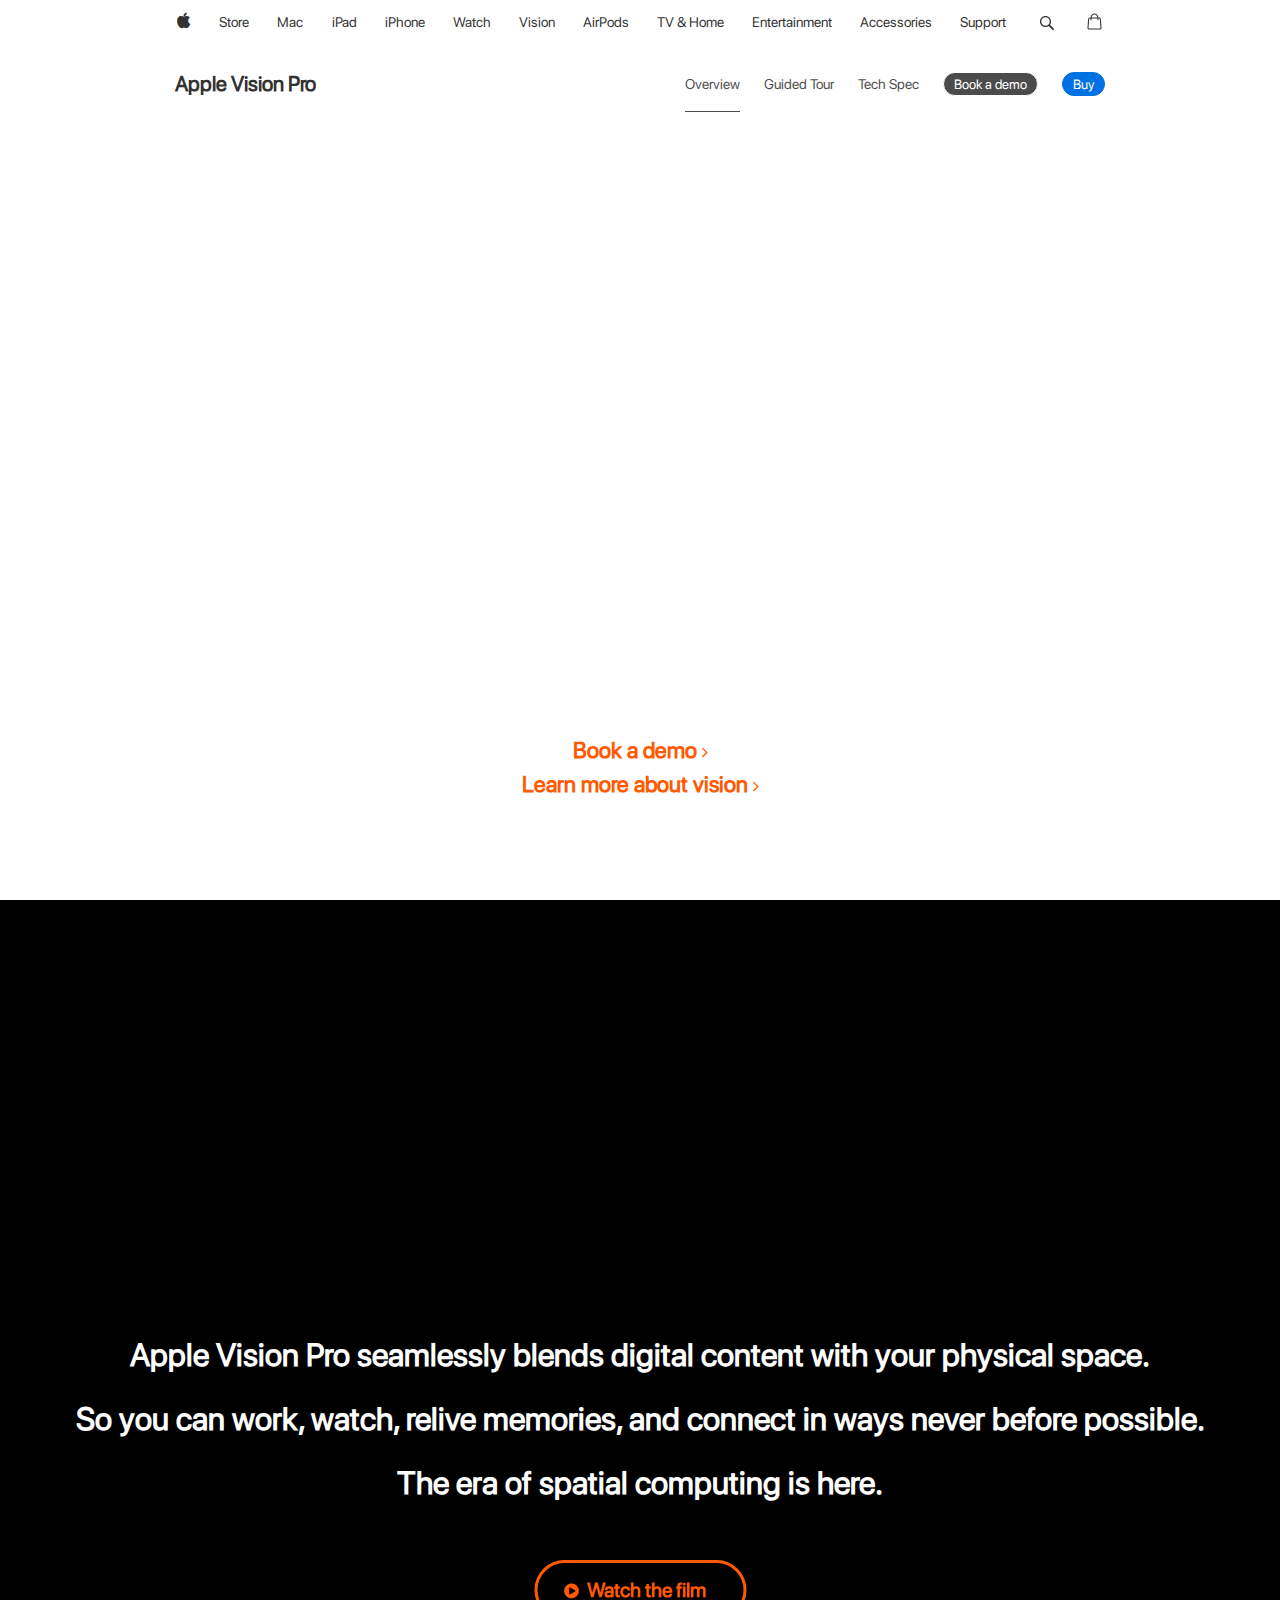
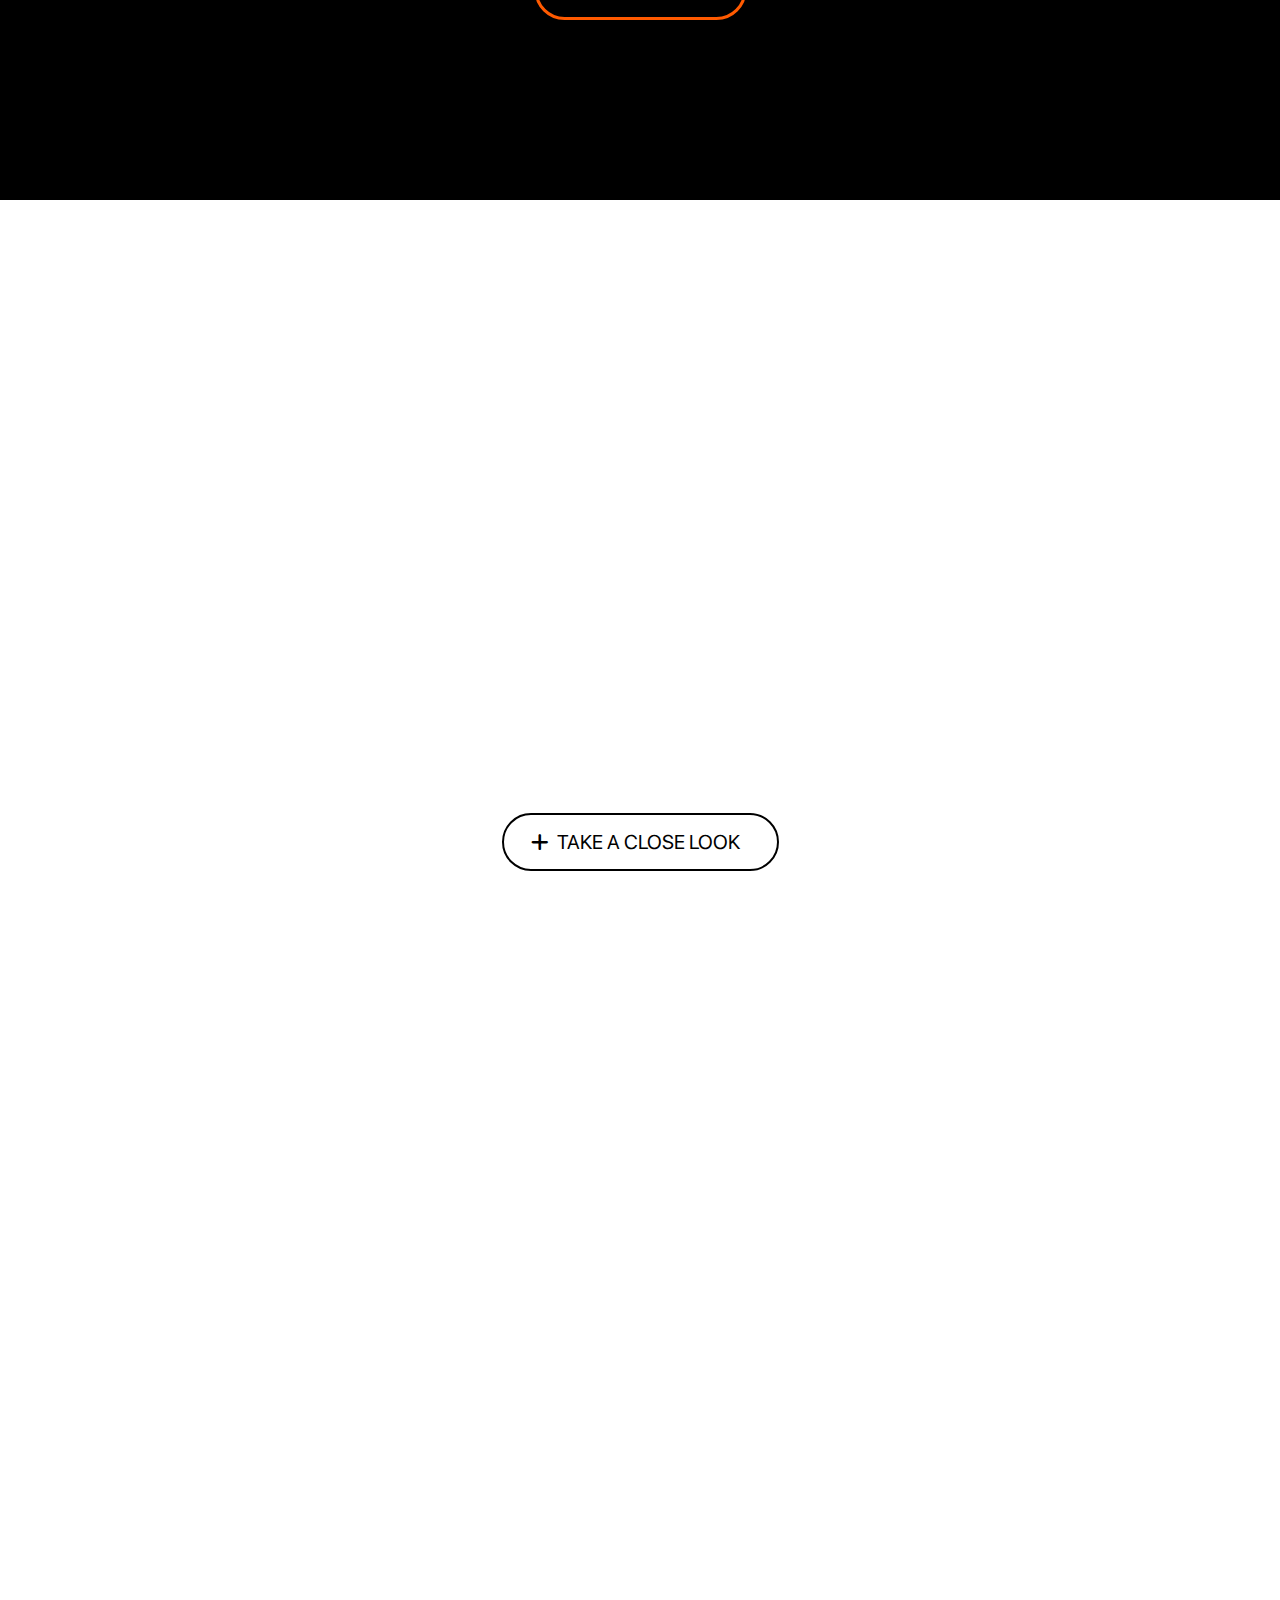
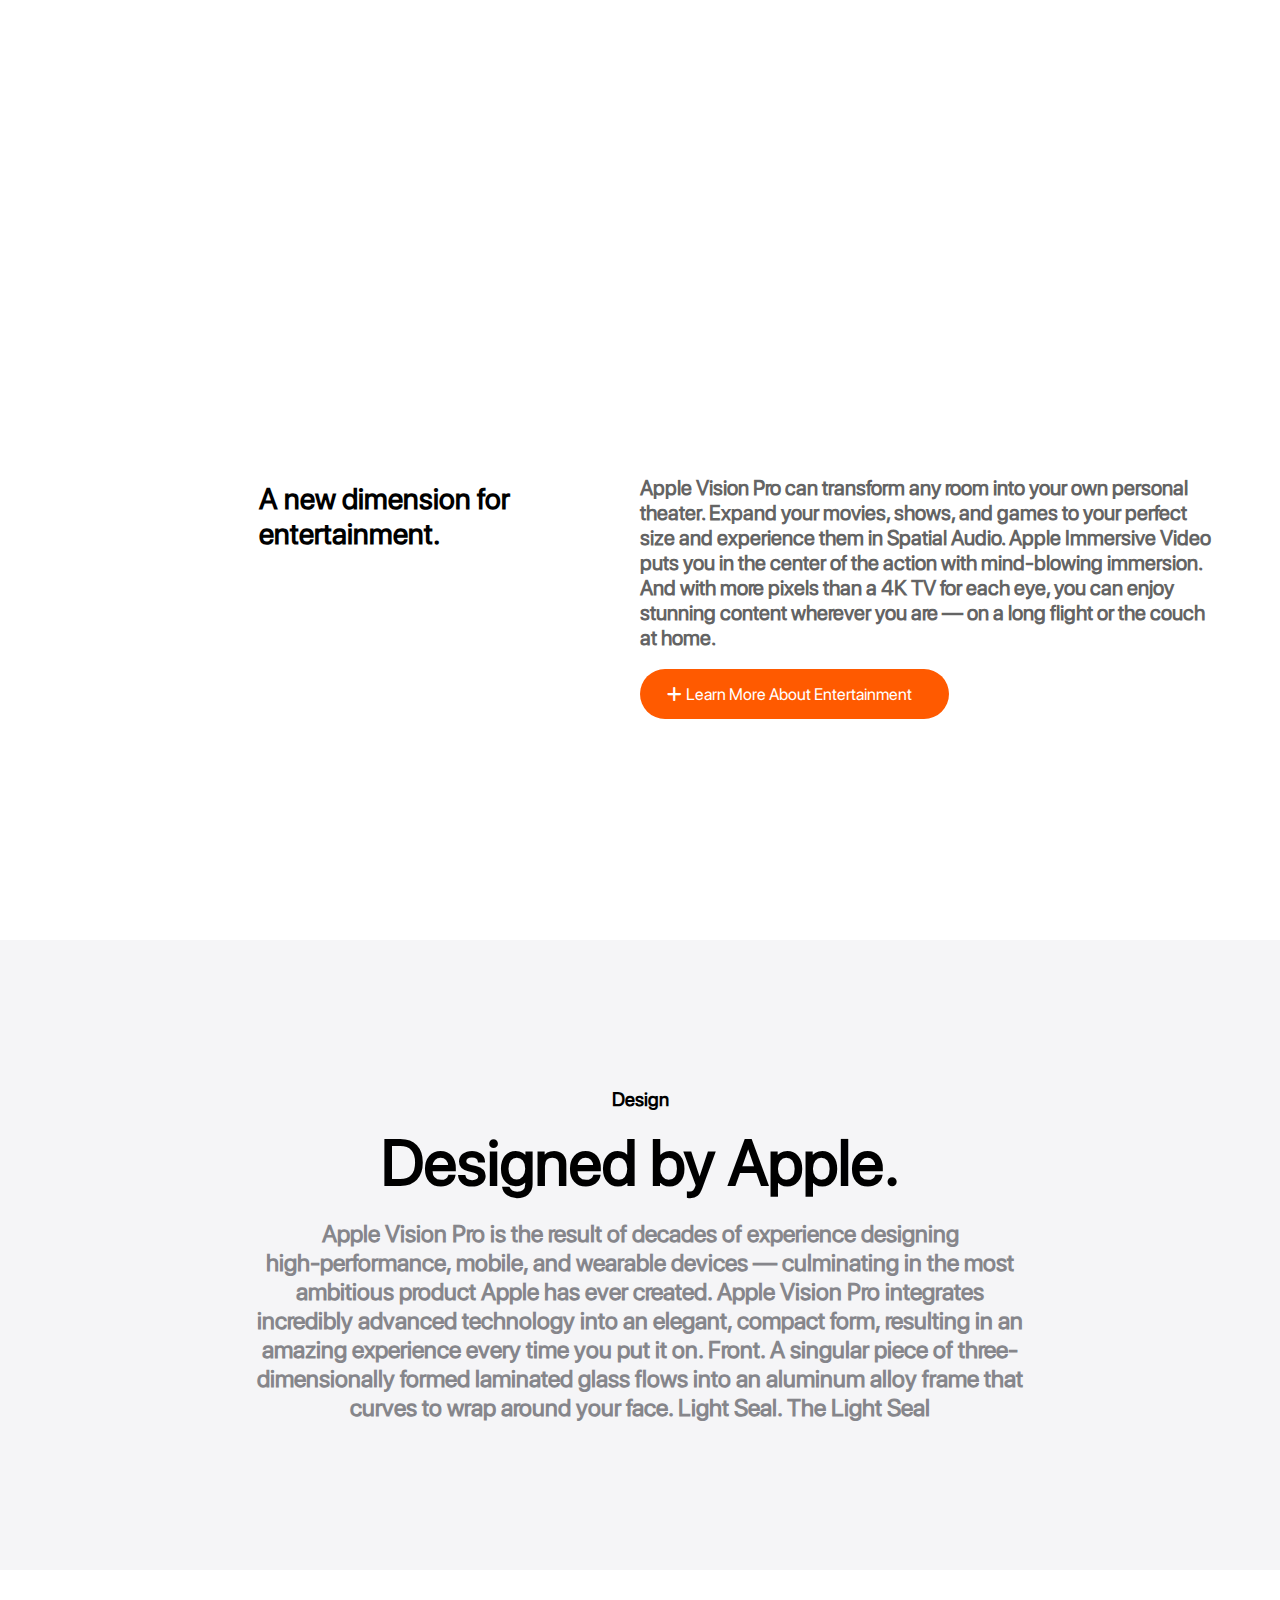
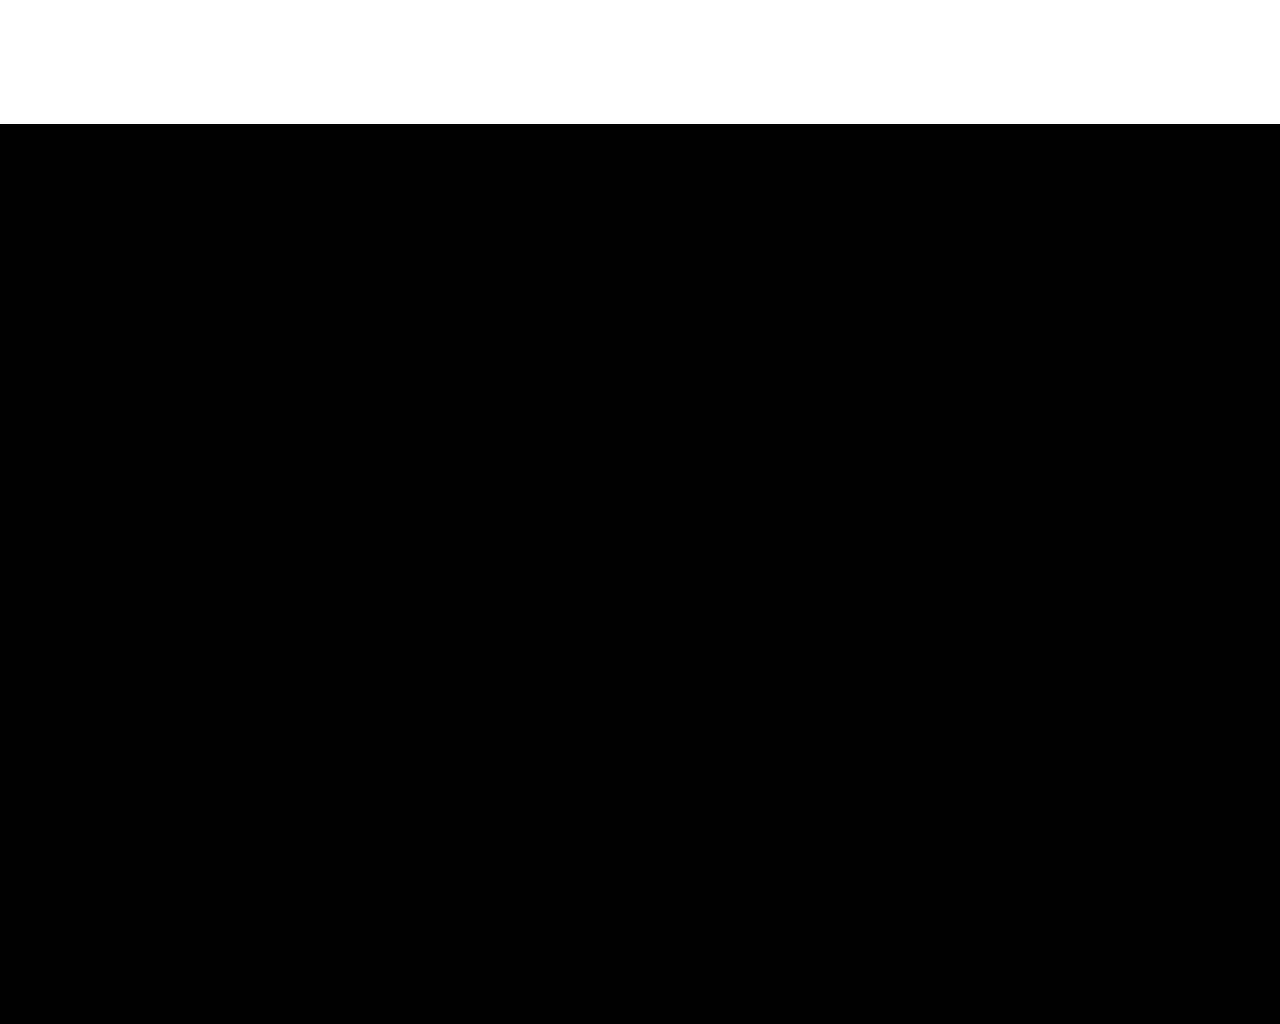
==== index.html @ f04f9e0a "initial commit" ====
<!DOCTYPE html>
<html lang="en">

<head>
    <meta charset="UTF-8">
    <meta name="viewport" content="width=device-width, initial-scale=1.0">
    <link rel="stylesheet" href="style.css">
    <link rel="stylesheet" href="https://cdn.jsdelivr.net/npm/locomotive-scroll@3.5.4/dist/locomotive-scroll.css">
    <link rel="stylesheet" href="https://cdnjs.cloudflare.com/ajax/libs/font-awesome/6.7.2/css/all.min.css"
        integrity="sha512-Evv84Mr4kqVGRNSgIGL/F/aIDqQb7xQ2vcrdIwxfjThSH8CSR7PBEakCr51Ck+w+/U6swU2Im1vVX0SVk9ABhg=="
        crossorigin="anonymous" referrerpolicy="no-referrer" />
    <link rel="stylesheet" href="https://cdnjs.cloudflare.com/ajax/libs/font-awesome/4.7.0/css/font-awesome.min.css">
    <title>Apple Vision</title>
</head>

<body>
    <main id="main">
        <div id="page">
            <nav>
                <div class="nav-content">
                    <a href="" class="logo">
                        <i class="fa fa-apple"></i>
                    </a>
                    <div class="nav-icon">
                        <div class="bar one"></div>
                        <div class="bar two"></div>
                    </div>
                    <div class="nav-links">
                        <a href="#">Store</a>
                        <a href="#">Mac</a>
                        <a href="#">iPad</a>
                        <a href="#">iPhone</a>
                        <a href="#">Watch</a>
                        <a href="#">Vision</a>
                        <a href="#">AirPods</a>
                        <a href="#">TV & Home</a>
                        <a href="#">Entertainment</a>
                        <a href="#">Accessories</a>
                        <a href="#">Support</a>
                    </div>

                    <a href="#" style="line-height: 4;">
                        <svg height="21px" width="21px" viewBox="0 0 32 32" version="1.1"
                            xmlns="http://www.w3.org/2000/svg" xmlns:xlink="http://www.w3.org/1999/xlink"
                            xmlns:sketch="http://www.bohemiancoding.com/sketch/ns">
                            <g id="Page-1" stroke="none" stroke-width="1" fill="none" fill-rule="evenodd"
                                sketch:type="MSPage">
                                <g id="icon-111-search" sketch:type="MSArtboardGroup" fill="black">
                                    <path
                                        d="M19.4271164,21.4271164 C18.0372495,22.4174803 16.3366522,23 14.5,23 C9.80557939,23 6,19.1944206 6,14.5 C6,9.80557939 9.80557939,6 14.5,6 C19.1944206,6 23,9.80557939 23,14.5 C23,16.3366522 22.4174803,18.0372495 21.4271164,19.4271164 L27.0119176,25.0119176 C27.5621186,25.5621186 27.5575313,26.4424687 27.0117185,26.9882815 L26.9882815,27.0117185 C26.4438648,27.5561352 25.5576204,27.5576204 25.0119176,27.0119176 L19.4271164,21.4271164 L19.4271164,21.4271164 Z M14.5,21 C18.0898511,21 21,18.0898511 21,14.5 C21,10.9101489 18.0898511,8 14.5,8 C10.9101489,8 8,10.9101489 8,14.5 C8,18.0898511 10.9101489,21 14.5,21 L14.5,21 Z"
                                        id="search" sketch:type="MSShapeGroup"></path>
                                </g>
                            </g>
                        </svg>
                    </a>
                    <a href="#" style="line-height: 3.7;">
                        <svg height="17px" width="17px" xmlns="http://www.w3.org/2000/svg" viewBox="0 0 64 64">
                            <g id="Layer_75" data-name="Layer 75">
                                <path
                                    d="M58.45,55.52,56,22.61A6.06,6.06,0,0,0,50,17H46.83c-2.54-19.92-27.2-19.9-29.74,0H14a6.06,6.06,0,0,0-6,5.6L5.55,55.51a6.08,6.08,0,0,0,6,6.49H52.42A6.09,6.09,0,0,0,58.45,55.52ZM32,6c5.48,0,10,4.79,10.84,11H21.12C21.94,10.79,26.48,6,32,6Zm22,51.35a2,2,0,0,1-1.5.65H11.58a2,2,0,0,1-2-2.19L12,22.9A2,2,0,0,1,14,21h3v4.6a2,2,0,0,0,4,0V21h22v4.6a2,2,0,0,0,4,0V21H50a2,2,0,0,1,2,1.89l2.41,32.91A2,2,0,0,1,53.92,57.35Z"
                                    fill="black">
                                </path>
                            </g>
                        </svg>
                    </a>

                </div>
            </nav>
            <div id="header">
                <header>
                    <h1>Apple Vision Pro</h1>
                    <div class="stick-nav">
                        <a href="#" class="active-st">Overview</a>
                        <a href="#">Guided Tour</a>
                        <a href="#">Tech Spec</a>
                        <button class="nav-btn-1">Book a demo</button>
                        <button class="nav-btn-2">Buy</button>
                    </div>
                </header>
            </div>
            <video
                src="https://www.apple.com/105/media/us/apple-vision-pro/2024/6e1432b2-fe09-4113-a1af-f20987bcfeee/anim/hero-us/large.mp4"
                muted></video>
            <div id="page-bottom">
                <!-- <h3>Introduction</h3> -->
                <img src="https://www.apple.com/v/apple-vision-pro/f/images/overview/hero/apple_vision_pro_logo__ux94yix23r6y_large.png"
                    alt="">
                <h3>
                    <a href="#" class="book-demo">Book a demo <i class="fa fa-angle-right"></i> </a><br>
                    <a href="#" class="book-demo">Learn more about vision <i class="fa fa-angle-right"></i> </a>
                </h3>
            </div>
        </div>
        <div id="page1">
            <h1>Apple Vision Pro seamlessly blends digital content with your physical space. <br>
                So you can work, watch, relive memories, and connect in ways never before possible. <br>
                The era of spatial computing is here. <br>
                <button class="demo-btn"><i class="fa fa-play-circle"></i>Watch the film</button>
            </h1>
            <video
                src="https://www.apple.com/105/media/us/apple-vision-pro/2024/6e1432b2-fe09-4113-a1af-f20987bcfeee/anim/foundation/large.mp4"
                autoplay loop muted></video>
            <div id="overlay"></div>
        </div>
        </div>
        <div id="page2">
            <img src="https://www.apple.com/v/apple-vision-pro/f/images/overview/hero/apple_vision_pro_logo__ux94yix23r6y_large.png"
                alt="">
            <video id="vision-video" src="assets/vision-video.mp4" muted preload="auto"></video>
            <button class="pg3-btn"><i class="fa-solid fa-plus"></i>Take a close look</button>
        </div>
        <div id="page4">
            <div id="center-page4">
                <h5>Entertainment</h5>
                <h1>The ultimate theater.
                    <br> Wherever you are.
                </h1>
            </div>
            <video
                src="https://www.apple.com/105/media/us/apple-vision-pro/2024/6e1432b2-fe09-4113-a1af-f20987bcfeee/anim/experience-entertainment-a/large.mp4"
                muted autoplay loop></video>
            <div id="overlay"></div>
        </div>
        <div id="page5">
            <div class="left5">
                <h1>A new dimension for <br>entertainment.</h1>
            </div>
            <div class="right5">
                <h3>Apple Vision Pro can transform any room into your own personal theater. Expand your movies, shows,
                    and games to your perfect size and experience them in Spatial Audio. Apple Immersive Video puts you
                    in the center of the action with mind‑blowing immersion. And with more pixels than a 4K TV for each
                    eye, you can enjoy stunning content wherever you are — on a long flight or the couch at home. </h3>
                <button><i class="fa-solid fa-plus"></i> Learn more about entertainment</button>
            </div>
        </div>
        <div id="page6">
            <h3>Design</h3>
            <h1>Designed by Apple.</h1>
            <p>Apple Vision Pro is the result of decades of experience designing high‑performance, mobile, and wearable
                devices — culminating in the most ambitious product Apple has ever created. Apple Vision Pro integrates
                incredibly advanced technology into an elegant, compact form, resulting in an amazing experience every
                time you put it on.

                Front. A singular piece of three-dimensionally formed laminated glass flows into an aluminum alloy frame
                that curves to wrap around your face.
                Light Seal. The Light Seal</p>
        </div>
        <div id="page7">
            <canvas></canvas>
        </div>
        <div id="page10"></div>
    </main>

    <script src="https://cdn.jsdelivr.net/npm/locomotive-scroll@3.5.4/dist/locomotive-scroll.js"></script>
    <script src="https://cdnjs.cloudflare.com/ajax/libs/gsap/3.12.5/gsap.min.js"
        integrity="sha512-7eHRwcbYkK4d9g/6tD/mhkf++eoTHwpNM9woBxtPUBWm67zeAfFC+HrdoE2GanKeocly/VxeLvIqwvCdk7qScg=="
        crossorigin="anonymous" referrerpolicy="no-referrer"></script>
    <script src="https://cdnjs.cloudflare.com/ajax/libs/gsap/3.12.5/ScrollTrigger.min.js"
        integrity="sha512-onMTRKJBKz8M1TnqqDuGBlowlH0ohFzMXYRNebz+yOcc5TQr/zAKsthzhuv0hiyUKEiQEQXEynnXCvNTOk50dg=="
        crossorigin="anonymous" referrerpolicy="no-referrer"></script>
    <script src="script.js"></script>
</body>

</html>
---- style.css ----
@font-face {
    font-family: 'SF Pro Display Regular';
    src: url("fonts/SFPRODISPLAYREGULAR.OTF") format("woff2"),
        url("fonts/SFPRODISPLAYREGULAR.OTF") format("woff");
    font-weight: normal;
    font-style: normal;
}

* {
    margin: 0;
    padding: 0;
    box-sizing: border-box;
    font-family: 'SF Pro Display Regular';
}

html,
body {
    height: 100%;
    width: 100%;
}

a {
    text-decoration: none;
}

button {
    cursor: pointer;
}
.book-demo{
    color: #ff5a00;
}
.book-demo:hover{
    text-decoration: underline;
}
#main {
    position: relative;
    overflow: hidden;
}

#page {
    position: relative;
    height: 100vh;
    width: 100%;
    background-color: #fff;
}

#page1 {
    position: relative;
    height: 100vh;
    width: 100%;
    background-color: #000;
}

.nav-content {
    max-width: 1024px;
    margin: 0 auto;
    padding: 0 20px;
    display: flex;
    justify-content: space-evenly;
}

.nav-content a {
    display: block;
    font-size: 14px;
    line-height: 44px;
    text-decoration: none;
    transition: all 0.3s;
    color: #000;
    opacity: 0.8;
}

.nav-content a:hover,
.nav-icon:hover,
.search-icon:hover {
    opacity: 1;
}

.nav-links {
    width: 80%;
    display: flex;
    flex-direction: row;
    justify-content: space-between;
}

.bar {
    height: 1px;
    width: 18px;
    background: #000;
    transition: 0.5s;
}

.nav-icon {
    display: none;
    grid-gap: 5px;
    grid-template-columns: auto;
    padding: 17px 0;
    height: 10px;
    cursor: pointer;
    transition: all 0.3s;
}

i.fa.fa-apple,
i.fa {
    font-size: 17px;
}

.show .one {
    transform: rotate(45deg) translateY(5.5px);
}

.show .two {
    transform: rotate(-45deg) translateY(-5.5px);
}

@media (max-width: 768px) {
    .show {
        background-color: #ffff;
    }

    .nav-links {
        position: fixed;
        top: 44px;
        right: 0;
        height: 0;
        width: 100%;
        background: #fff;
        flex-direction: column;
        justify-content: flex-start;
        transition: height 2s cubic-bezier(0.19, 1, 0.22, 1),
            background-color 0.3s;
    }

    .show .nav-links {
        height: 100%;
        background-color: #fff;
    }

    .show .nav-icon>.bar {
        background: #000;
    }

    .nav-links a {
        height: 0;
        width: 0;
        opacity: 0;
        overflow: hidden;
        margin-right: 50px;
        margin-left: 50px;
        transition: opacity 1.5s, height 2s;
        color: #000;
    }

    .show .nav-links a {
        opacity: 1;
        width: auto;
        height: auto;
    }

    .nav-icon {
        order: 1;
        display: grid;
    }

    .logo {
        order: 2;
    }

    .search-icon {
        order: 3;
    }
}

#header {
    position: relative;
    width: 100%;
    padding: 10px 20px;
    background-color: #fff;
    /* Prevent transparency issues */
    box-shadow: 0 2px 4px rgba(255, 255, 255, 0.1);
    /* Add shadow for better visibility */
}

header {
    display: flex;
    justify-content: space-between;
    align-items: center;
    max-width: 930px;
    margin: 0 auto;
    color: #000;
}

header h1 {
    font-size: 21px;
    font-weight: 600;
    opacity: 0.8;
    line-height: 1.7;
}

header .stick-nav {
    line-height: 2;
    color: #000;
    font-weight: 400;
    display: flex;
    gap: 24px;
    align-items: center;
}

header .stick-nav>a {
    opacity: 0.7;
    transition: all 0.3s;
    color: #000;
    font-size: 14px;
}

header .stick-nav>a:hover {
    opacity: 1;
}

header .stick-nav>button.nav-btn-1 {
    padding: 3px 10px;
    color: #fff;
    background-color: #000;
    border: 1px solid #fff;
    opacity: 0.7;
    border-radius: 20px;
    transition: all 0.5s;
}

header .stick-nav>button.nav-btn-1:hover {
    color: #000;
    background-color: #ffff;
    border: 1px solid #000;
    opacity: 1;
}

header .stick-nav>button.nav-btn-2 {
    padding: 3px 10px;
    color: #fff;
    background-color: rgb(0, 113, 227);
    border: 1px solid rgb(0, 113, 227);
    border-radius: 20px;
    transition: all 0.5s;
}

header .stick-nav>button.nav-btn-2:hover {
    background-color: rgba(0, 113, 227, 0.856);
}

.active-st {
    text-decoration: underline;
    text-underline-offset: 22px;
}

#page>video {
    height: 100%;
    width: 50%;
    object-fit: cover;
    position: absolute;
    left: 50%;
    transform: translateX(-50%);
}

#page-bottom {
    height: 20%;
    width: 25%;
    position: absolute;
    bottom: 5%;
    left: 50%;
    transform: translateX(-50%);
    display: flex;
    align-items: center;
    justify-content: center;
    flex-direction: column;
}

#page-bottom>h3 {
    font-size: 2.5vh;
    margin-bottom: 1vw;
    margin-top: 2vh;
    text-align: center;
    line-height: 1.5;
}

#page1 {
    position: relative;
    height: 100vh;
    width: 100vw;
}

#page1>video {
    height: 100%;
    width: 100%;
    object-fit: cover;
}

#page1>h1 {
    font-size: 2.5vw;
    z-index: 2;
    line-height: 2;
    font-weight: 900;
    position: absolute;
    bottom: 20%;
    left: 50%;
    transform: translateX(-50%);
    white-space: nowrap;
    text-align: center;
    color: #fff;
    font-weight: 900;
}

#overlay {
    position: absolute;
    top: 0;
    left: 0;
    width: 100%;
    height: 100%;
    background-color: rgba(0, 0, 0, 0.5);
    opacity: 0;
    transition: opacity 0.3s ease;
}

#page2 {
    position: relative;
    height: 100vh;
    width: 100vw;
    display: flex;
    flex-direction: column;
    align-items: center;
    justify-content: center;
    background-color: #fff;
}

#page2 img {
    max-width: 80%;
    height: auto;
    margin-bottom: 20px;
}

#page2 video {
    width: 50%;
    max-width: 1050px;
    height: auto;
}
.pg3-btn {
    border: 2px solid #000;
    padding: 15px 37px 15px 27px;
    color: #000;
    background-color: #fff;
    font-size: 20px;
    font-weight: 500;
    text-transform: uppercase;
    display: inline-flex;
    align-items: center;
    gap: 8px;
    cursor: pointer;
    transition: all 0.3s ease;
    border-radius: 30px;
    margin-top: 5vh;
}

.pg3-btn:hover {
    color: #fff;
    background-color: #000;
    border-color: #000000;
}
.demo-btn {
    border: 3px solid #ff5a00;
    padding: 15px 37px 15px 27px;
    color: #ff5a00;
    background-color: transparent;
    font-size: 20px;
    font-weight: 500;
    display: inline-flex;
    align-items: center;
    gap: 8px;
    cursor: pointer;
    transition: all 0.3s ease;
    border-radius: 30px;
    margin-top: 5vh;
    font-weight: bold;
}

.demo-btn:hover {
    color: #fff;
    background-color: #ff5a00;
}
#page4{
    position: relative;
    height: 100vh;
    width: 100vw;
}
#page4>video{
    height: 100%;
    width: 100%;
    object-fit: cover;
}
#center-page4{
    font-size: 4vw;
    position: absolute;
    top: 50%;
    left: 50%;
    transform: translate(-50%,-50%);
    text-align: center;
    color: #fff;
    font-size: 2vw;
    z-index: 2;
}
#page10{
    background-color: #000;
    width: 100%;
    height: 100vh;
    display: flex;
    align-items: center;
    justify-content: center;
}

#page5{
    display: flex;
    position: relative;
    height: 60vh;
    width: 100vw;
}
.left5{
    position: relative;
    height: 100%;
    width: 50%;
}
.left5>h1{
font-size: 2.3vw;
    position: absolute;
    left: 60%;
    transform: translateX(-50%);
    top: 15%;
}
.right5{
    display: flex;
    align-items: start;
    justify-content: center;
    flex-direction: column;
    height: 73%;
    width: 50%;
}
.right5>h3{
    font-size: 21px;
    width: 90%;
    color: #484848d7;
}
.right5>button{
    text-transform: capitalize;
    padding: 10px 20px;
    border: none;
    background-color: #ff5a00;
    color: #fff;
    font-weight: 400;
    border-radius: 50px;
    font-size: 1.3vw;
    margin-top: 1.5vw;
    padding: 15px 37px 15px 27px;
    cursor: pointer;
    transition: all 0.3s ease
}
.right5>button:hover{
    background-color: #ff823d;
    }
#page6{
    display: flex;
    align-items: center;
    justify-content: center;
    flex-direction: column;
    text-align: center;
    position: relative;
    height: 70vh;
    width: 100vw;
    background-color: #f5f5f7;
}
#page6>h3{
    margin-bottom: 1vw;
    font-size: 1.5vw;
}
#page6>h1{
    margin-bottom: 1.5vw;
    font-size: 5vw;
}
#page6>p{
    font-size: 24px;
    width: 60%;
    font-weight: 700;
    color: #86868b;
    line-height: 29px;
}
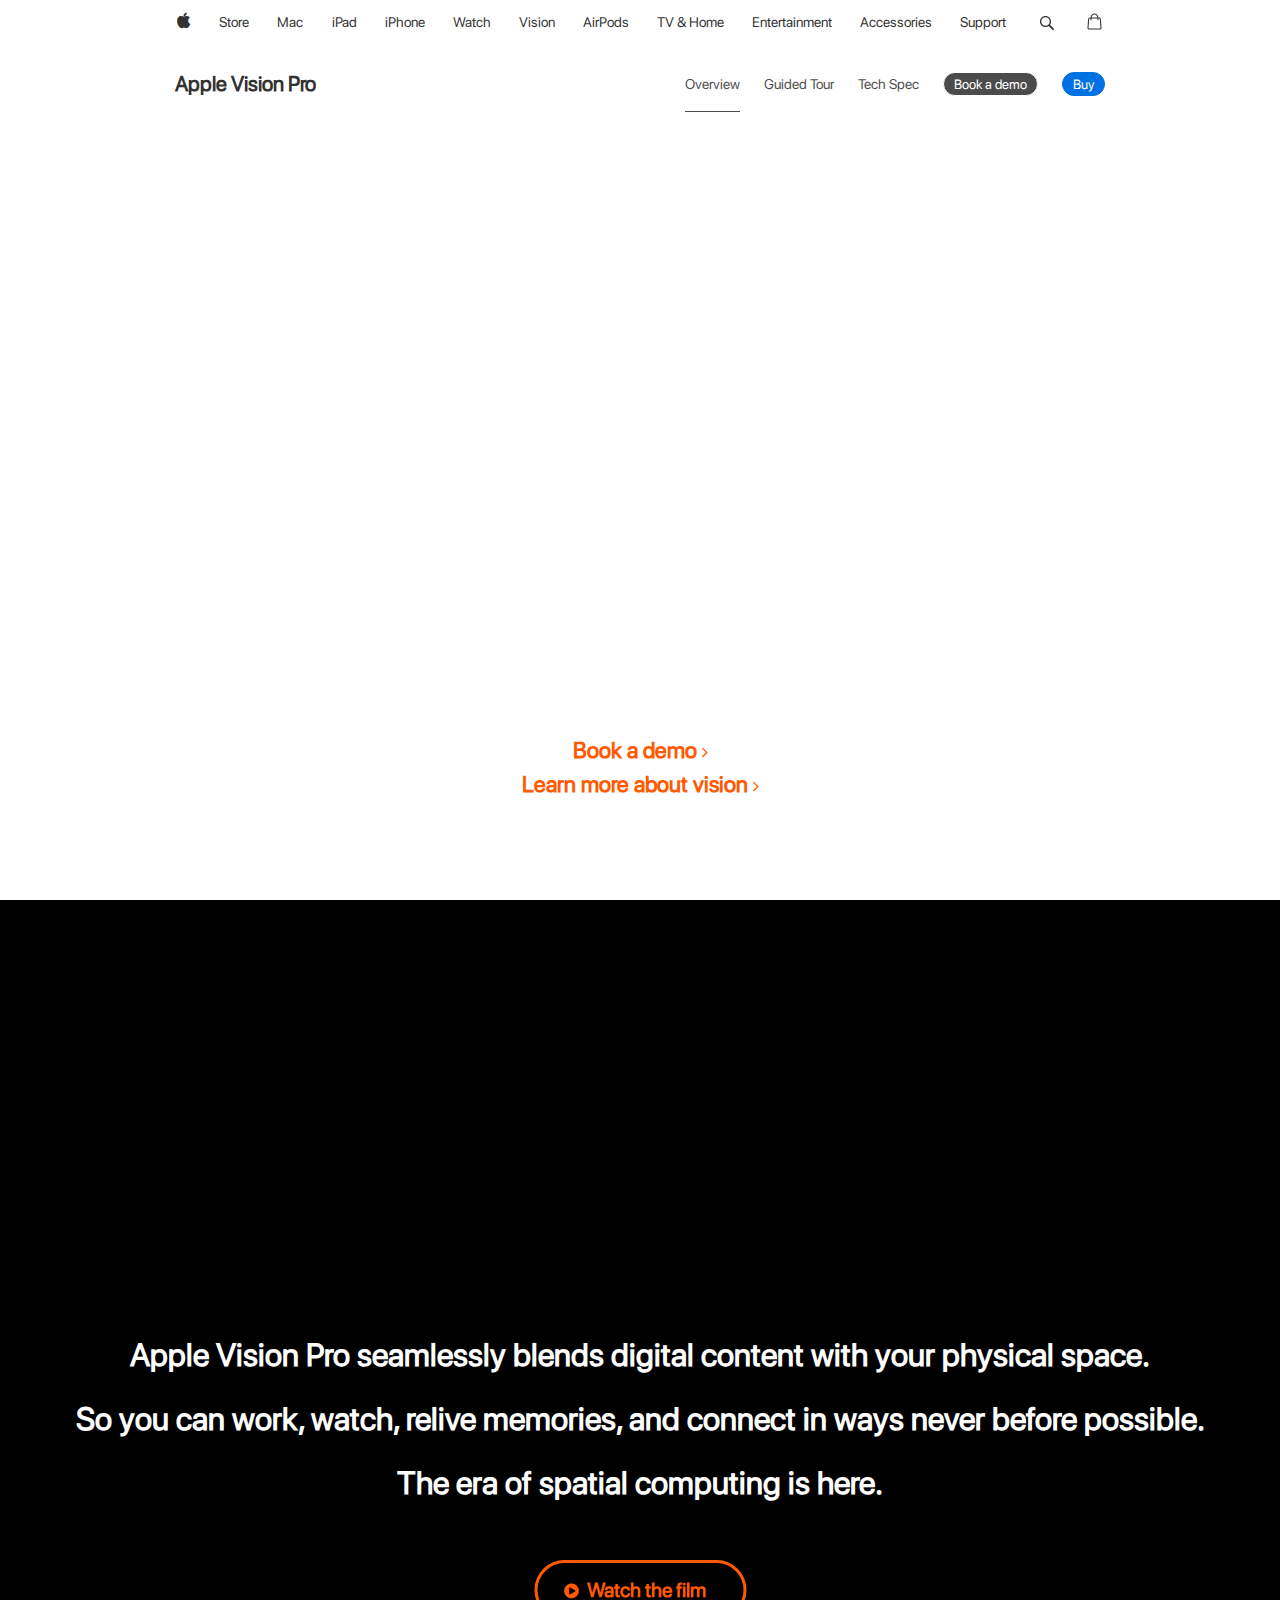
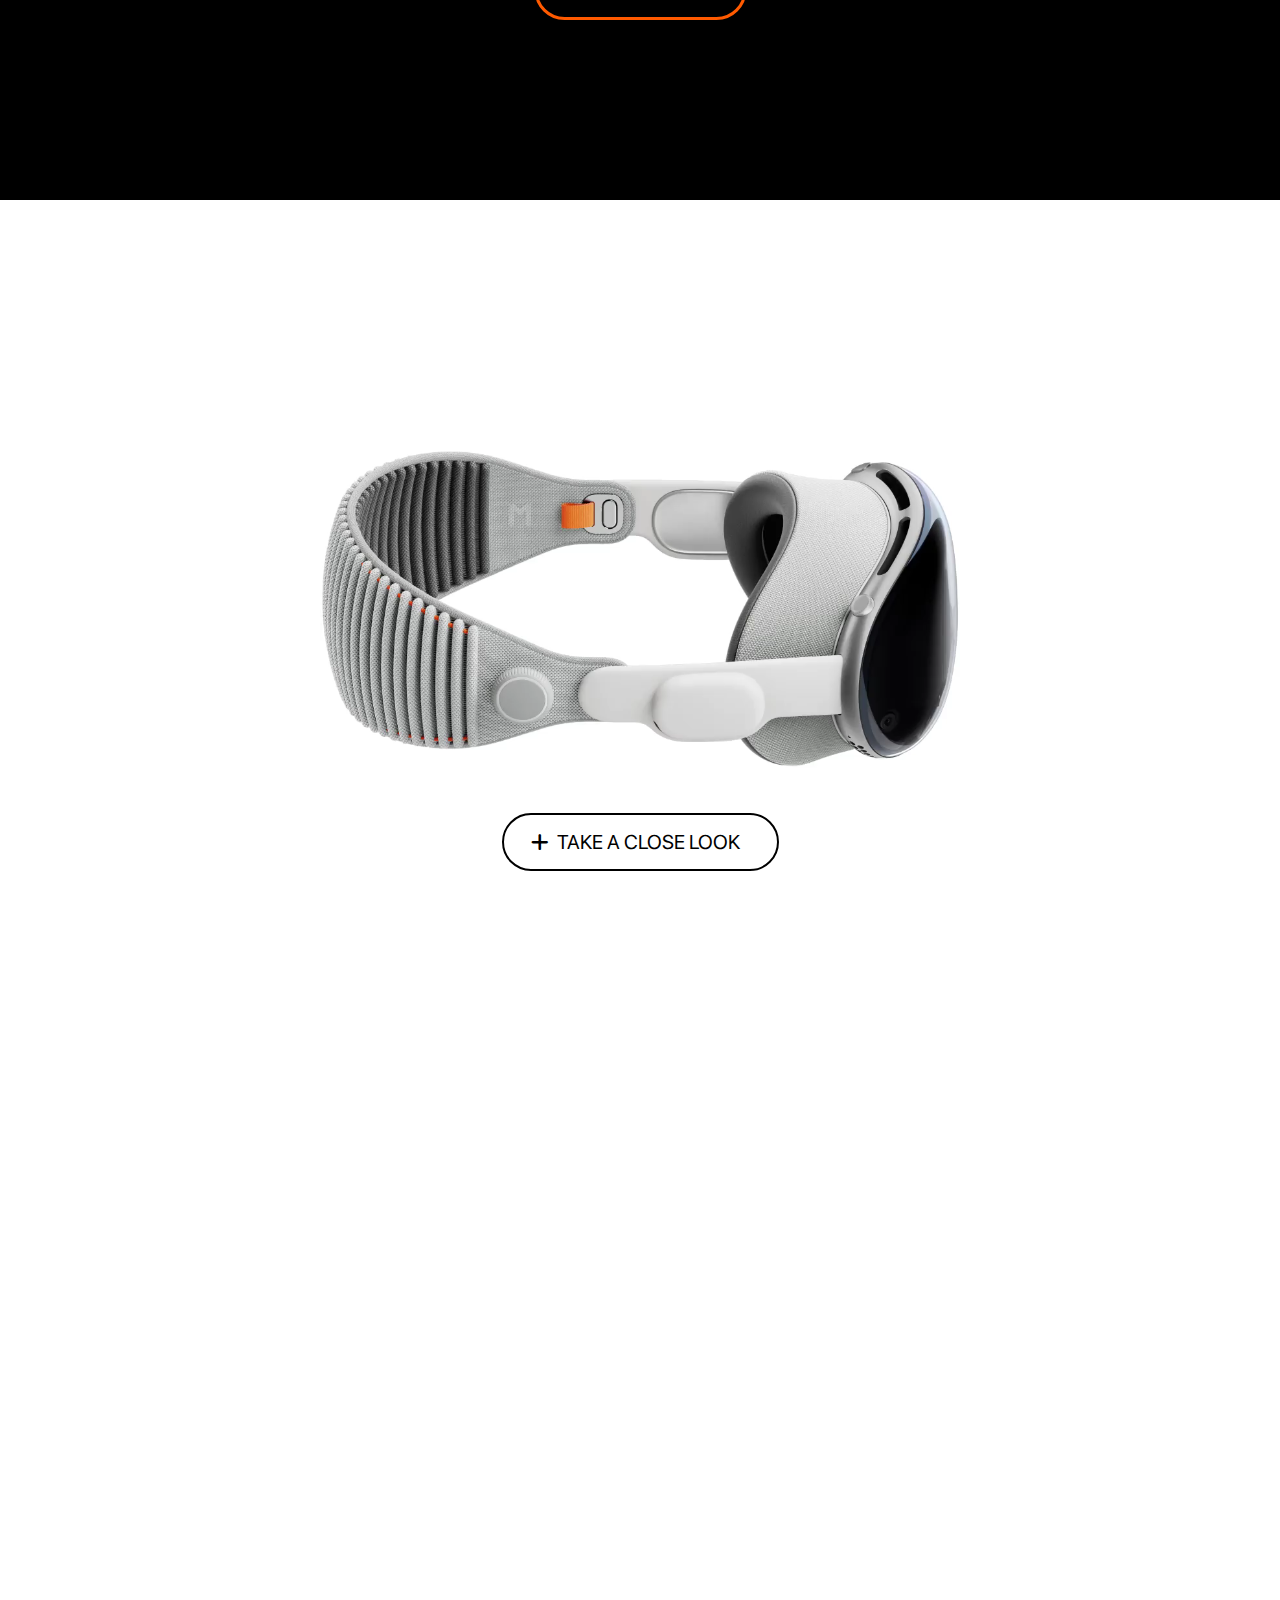
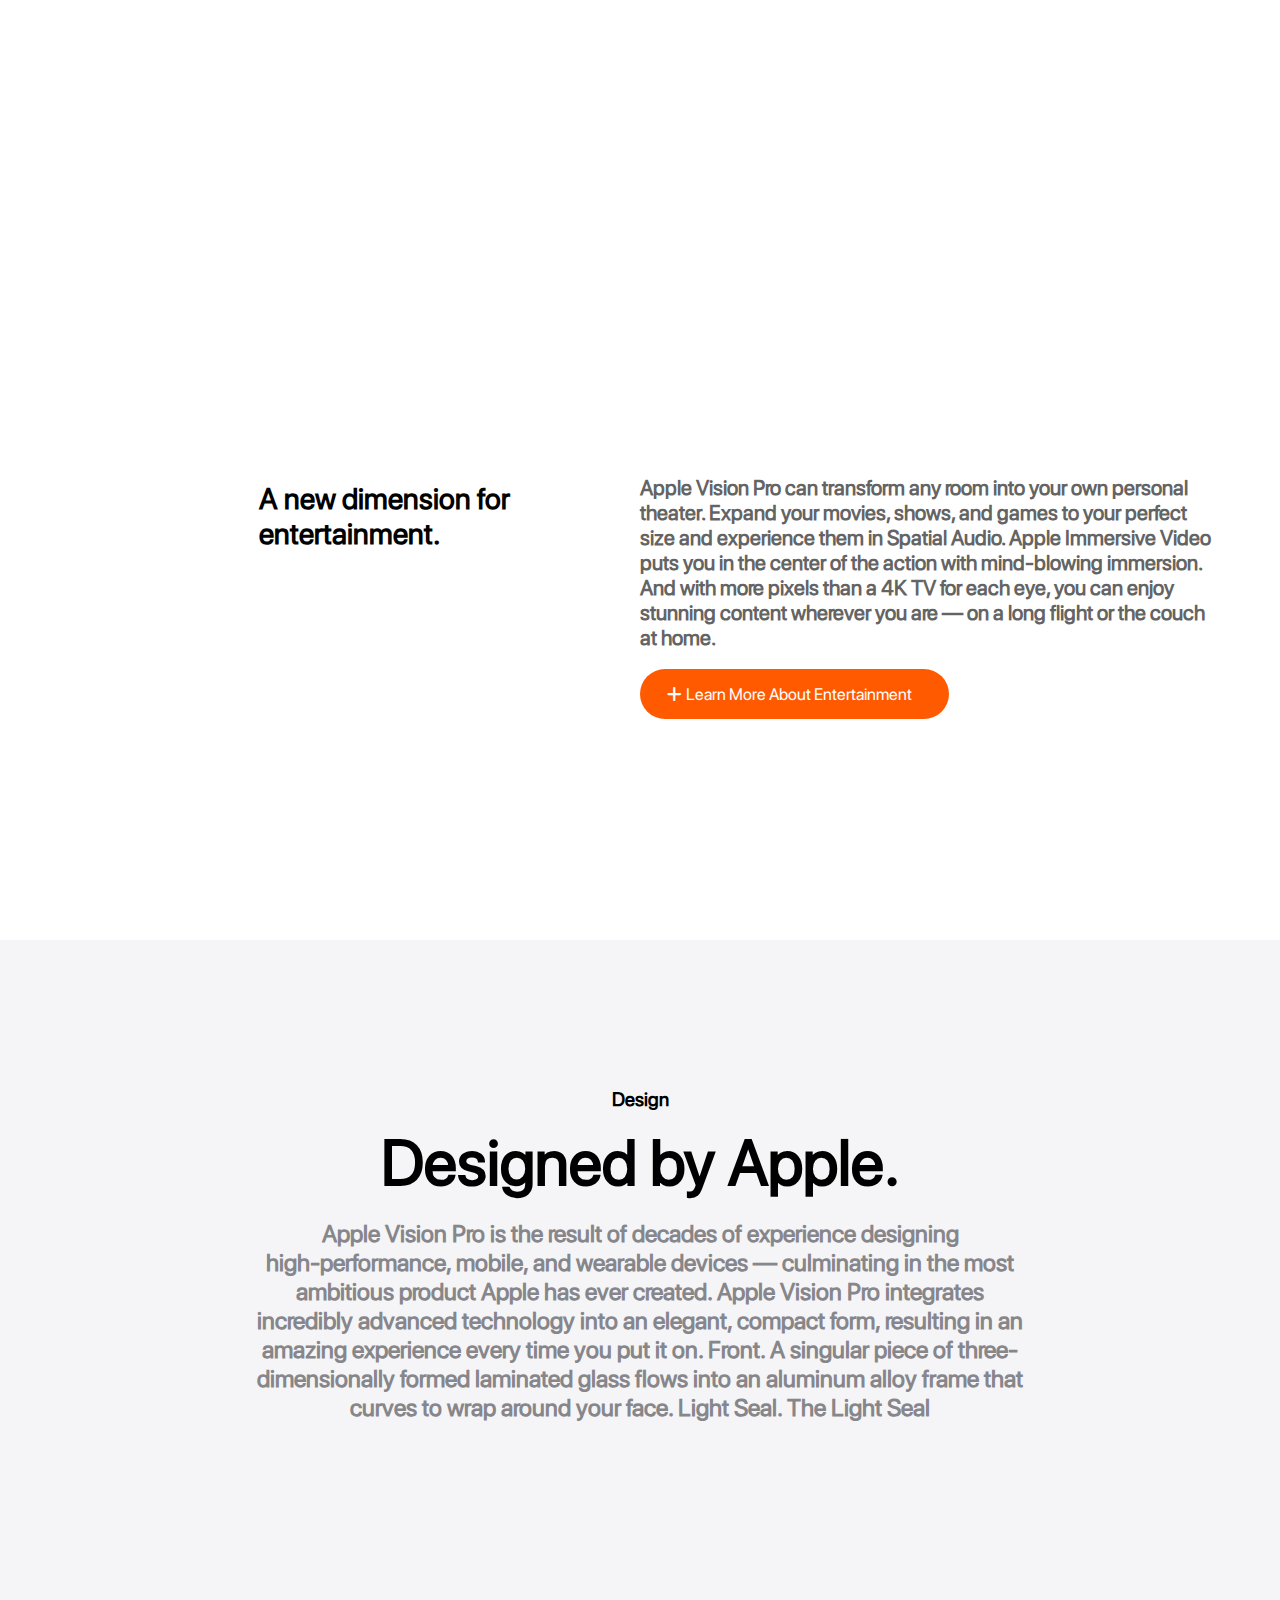
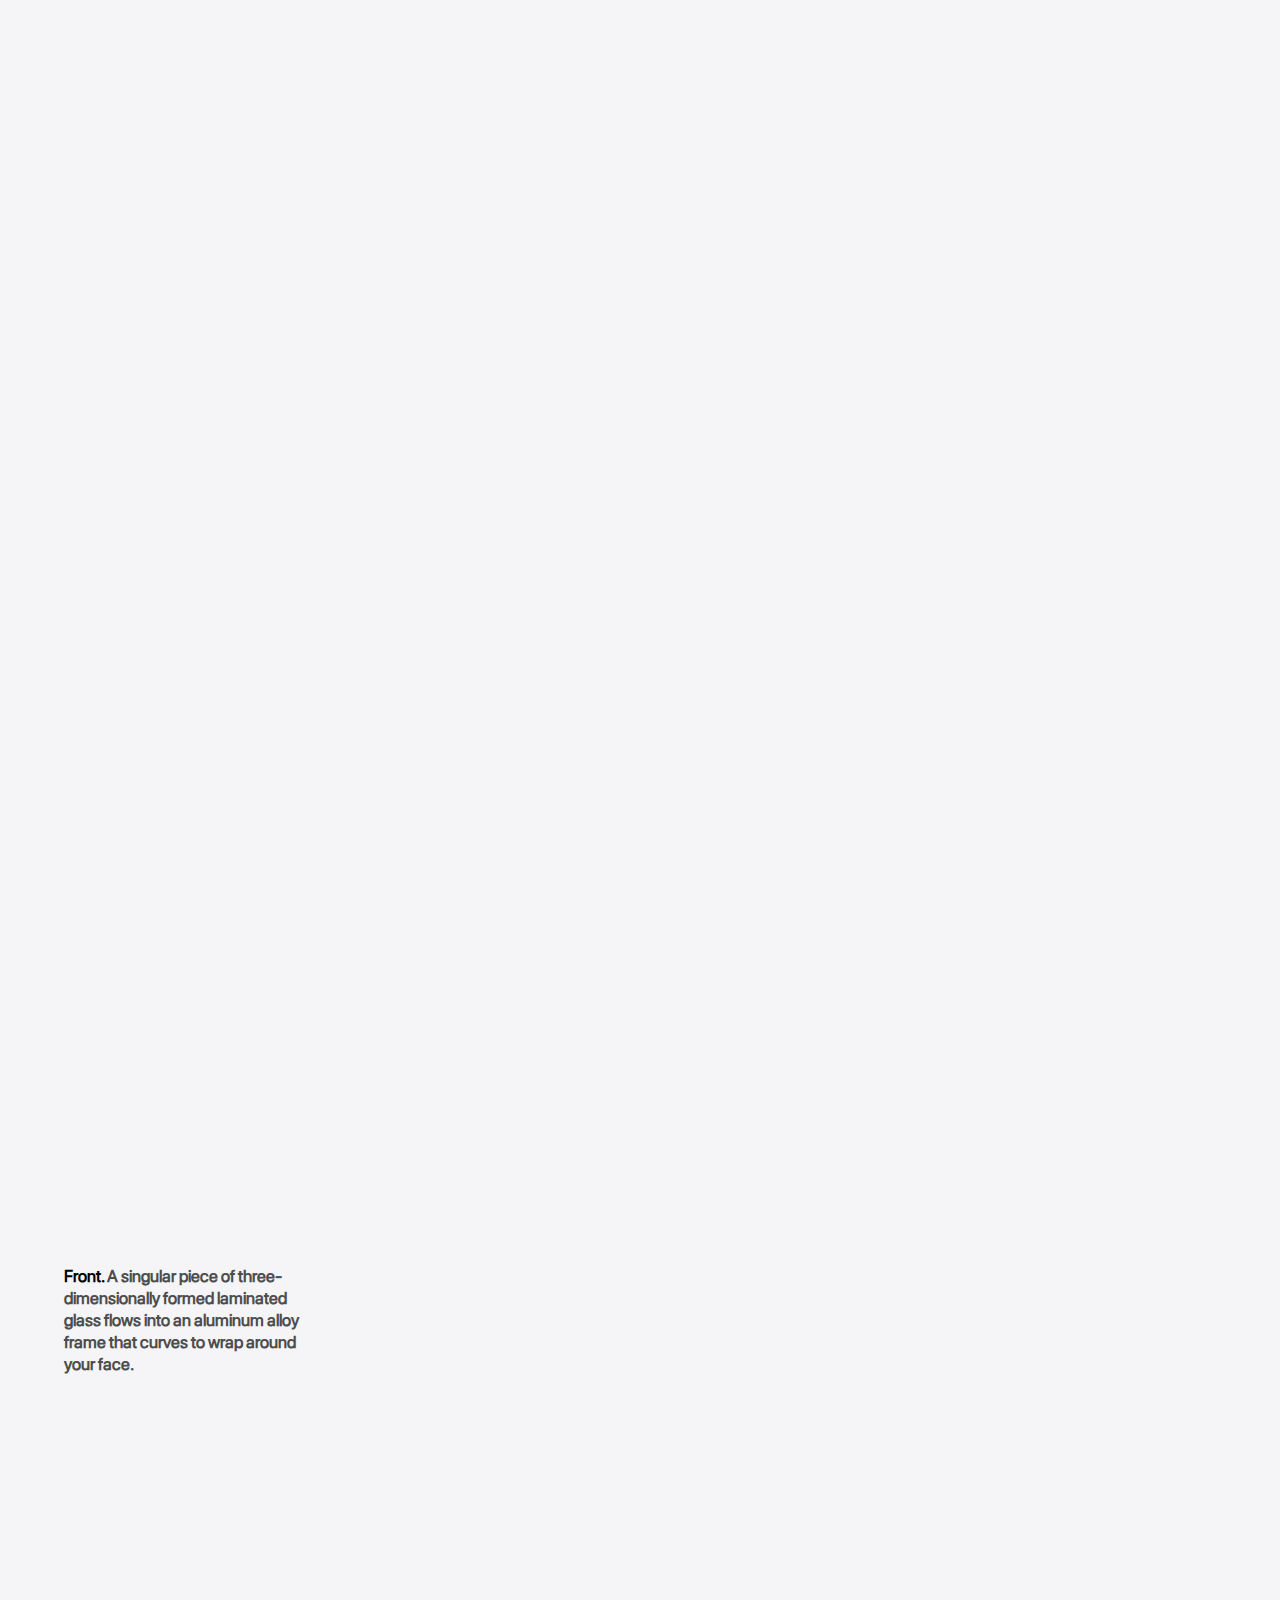
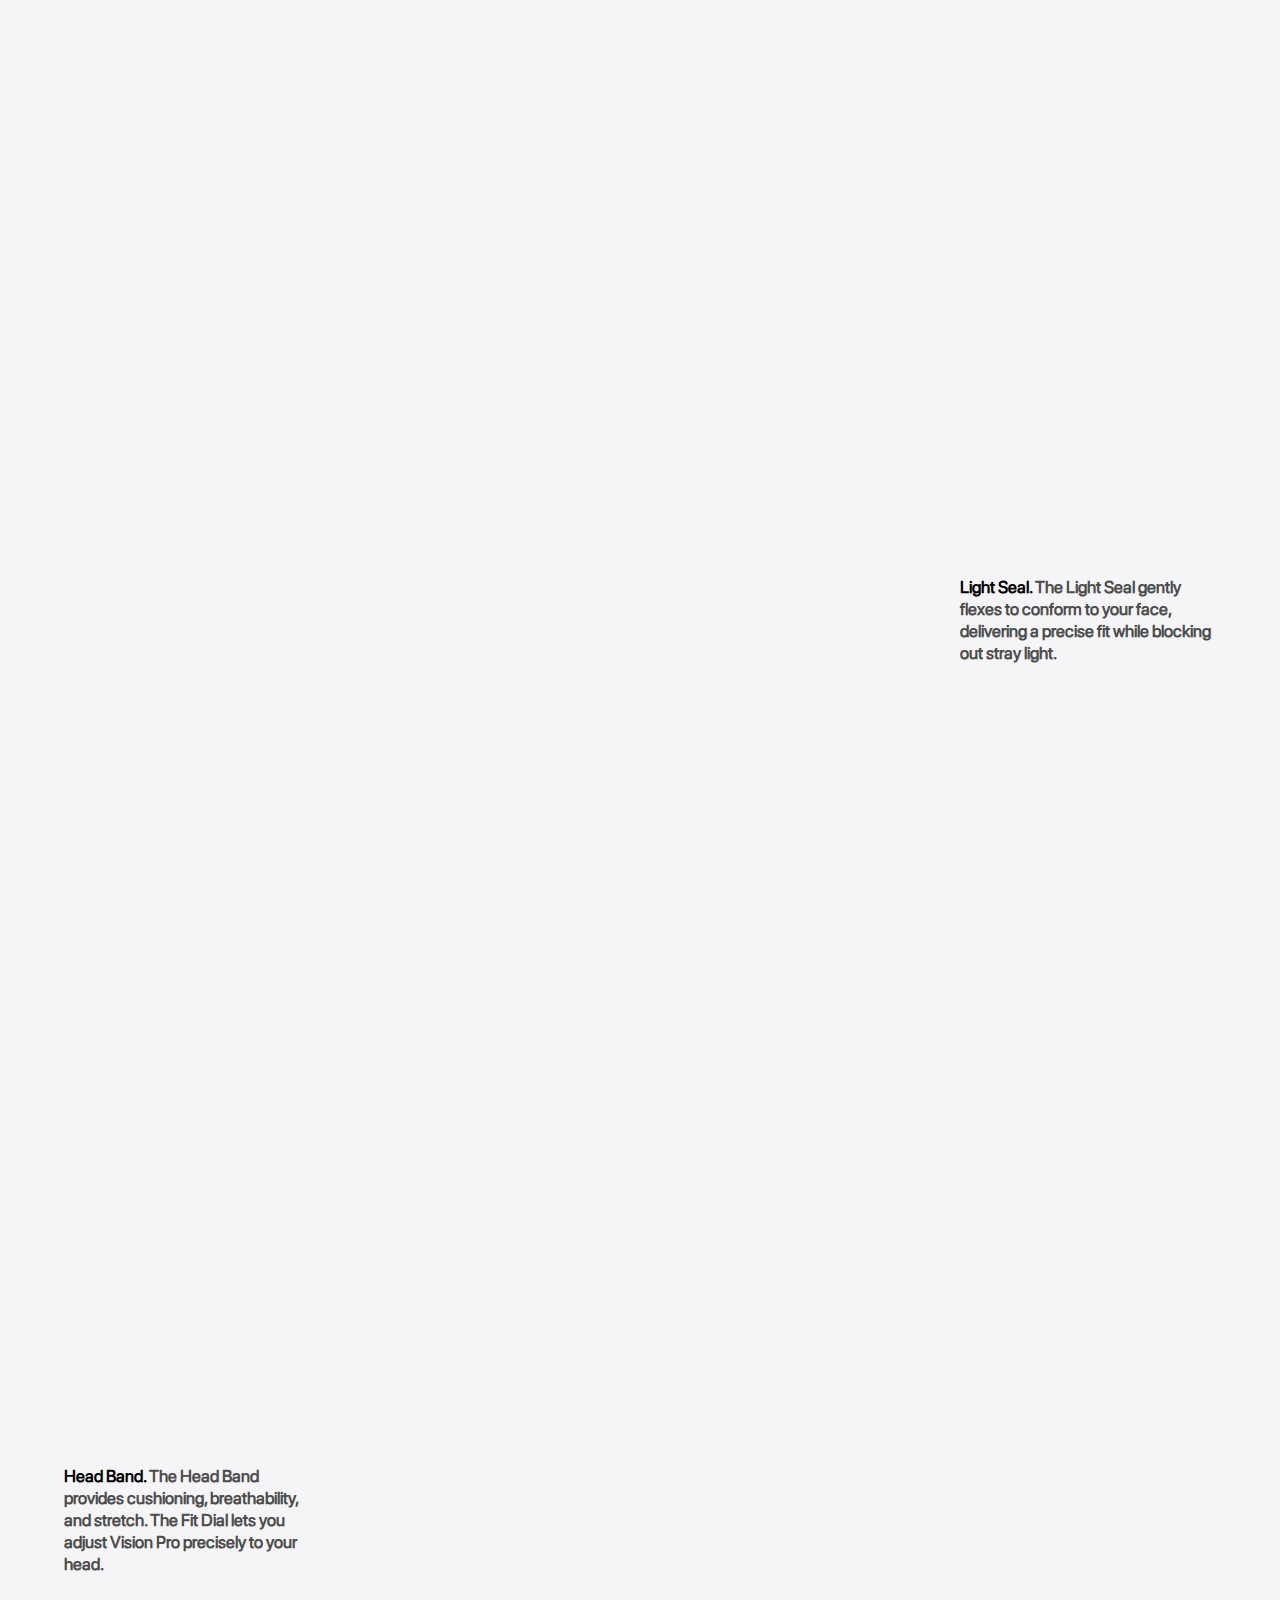
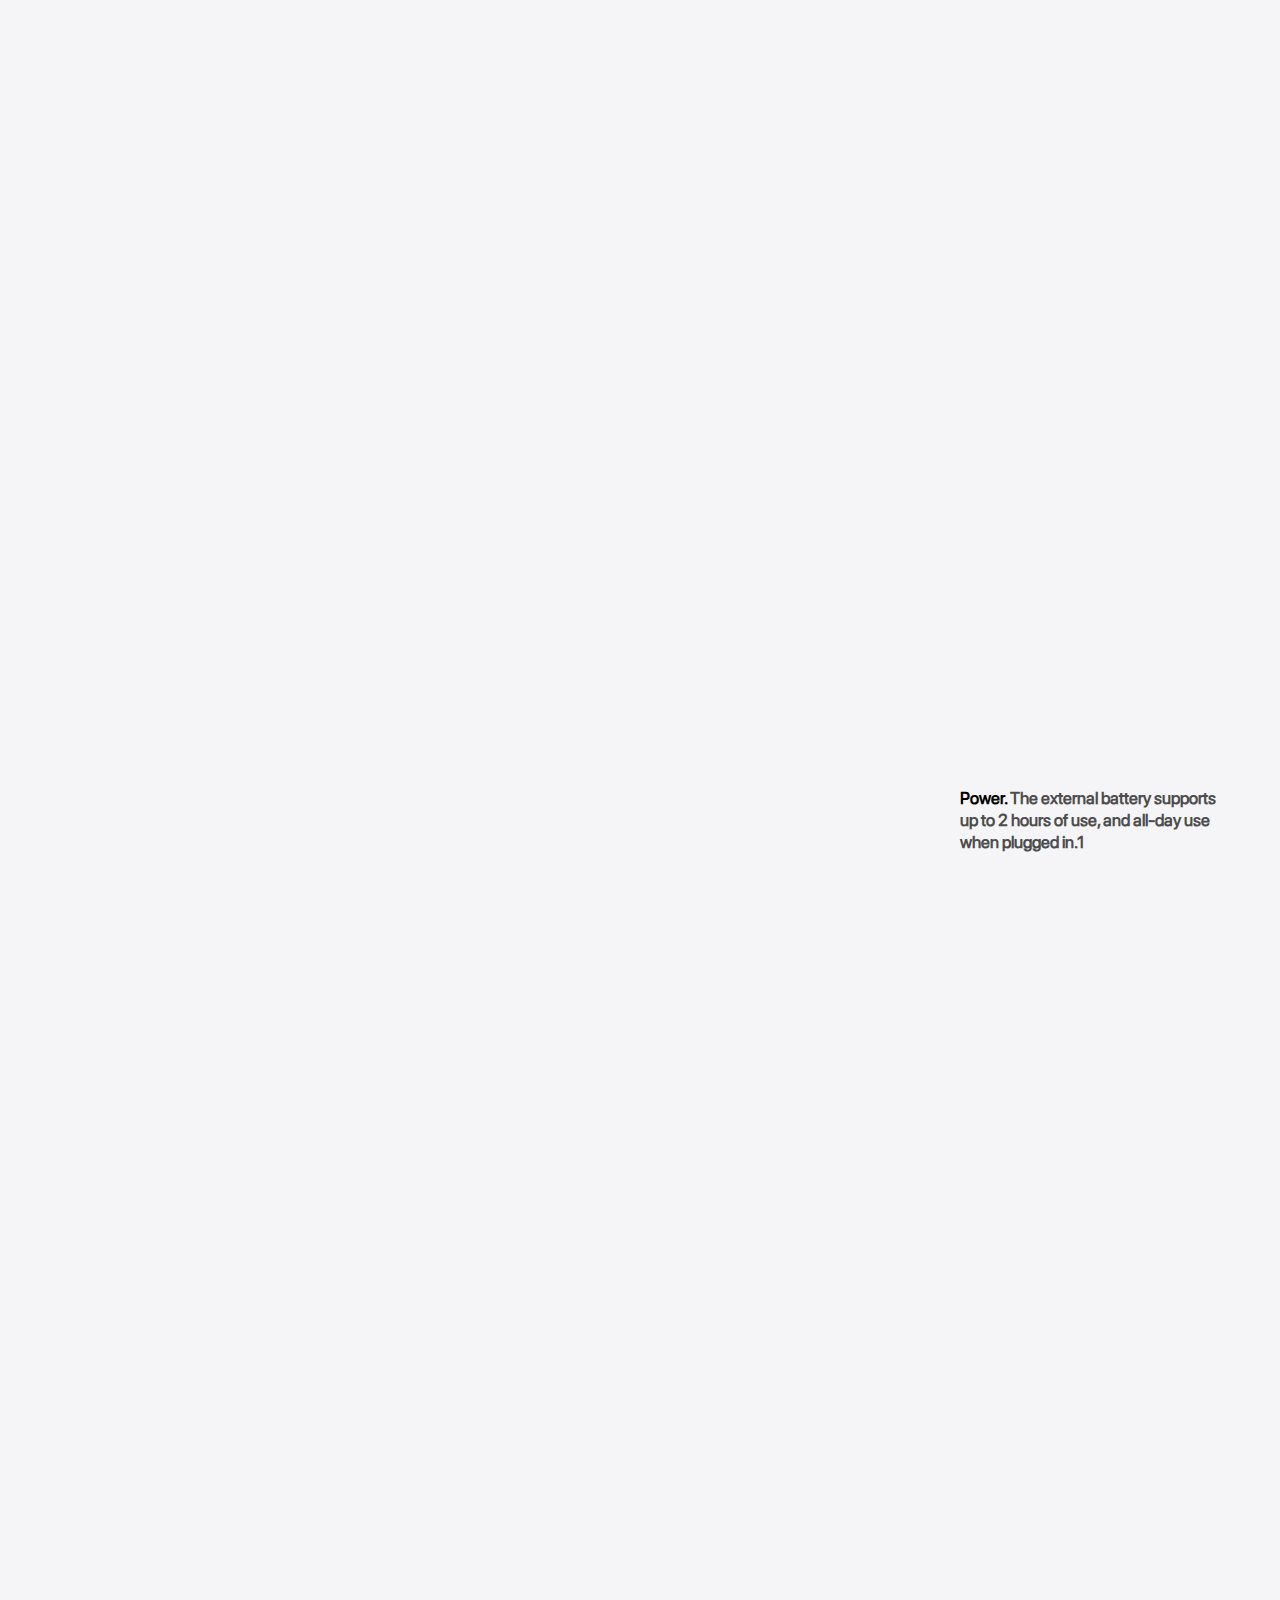
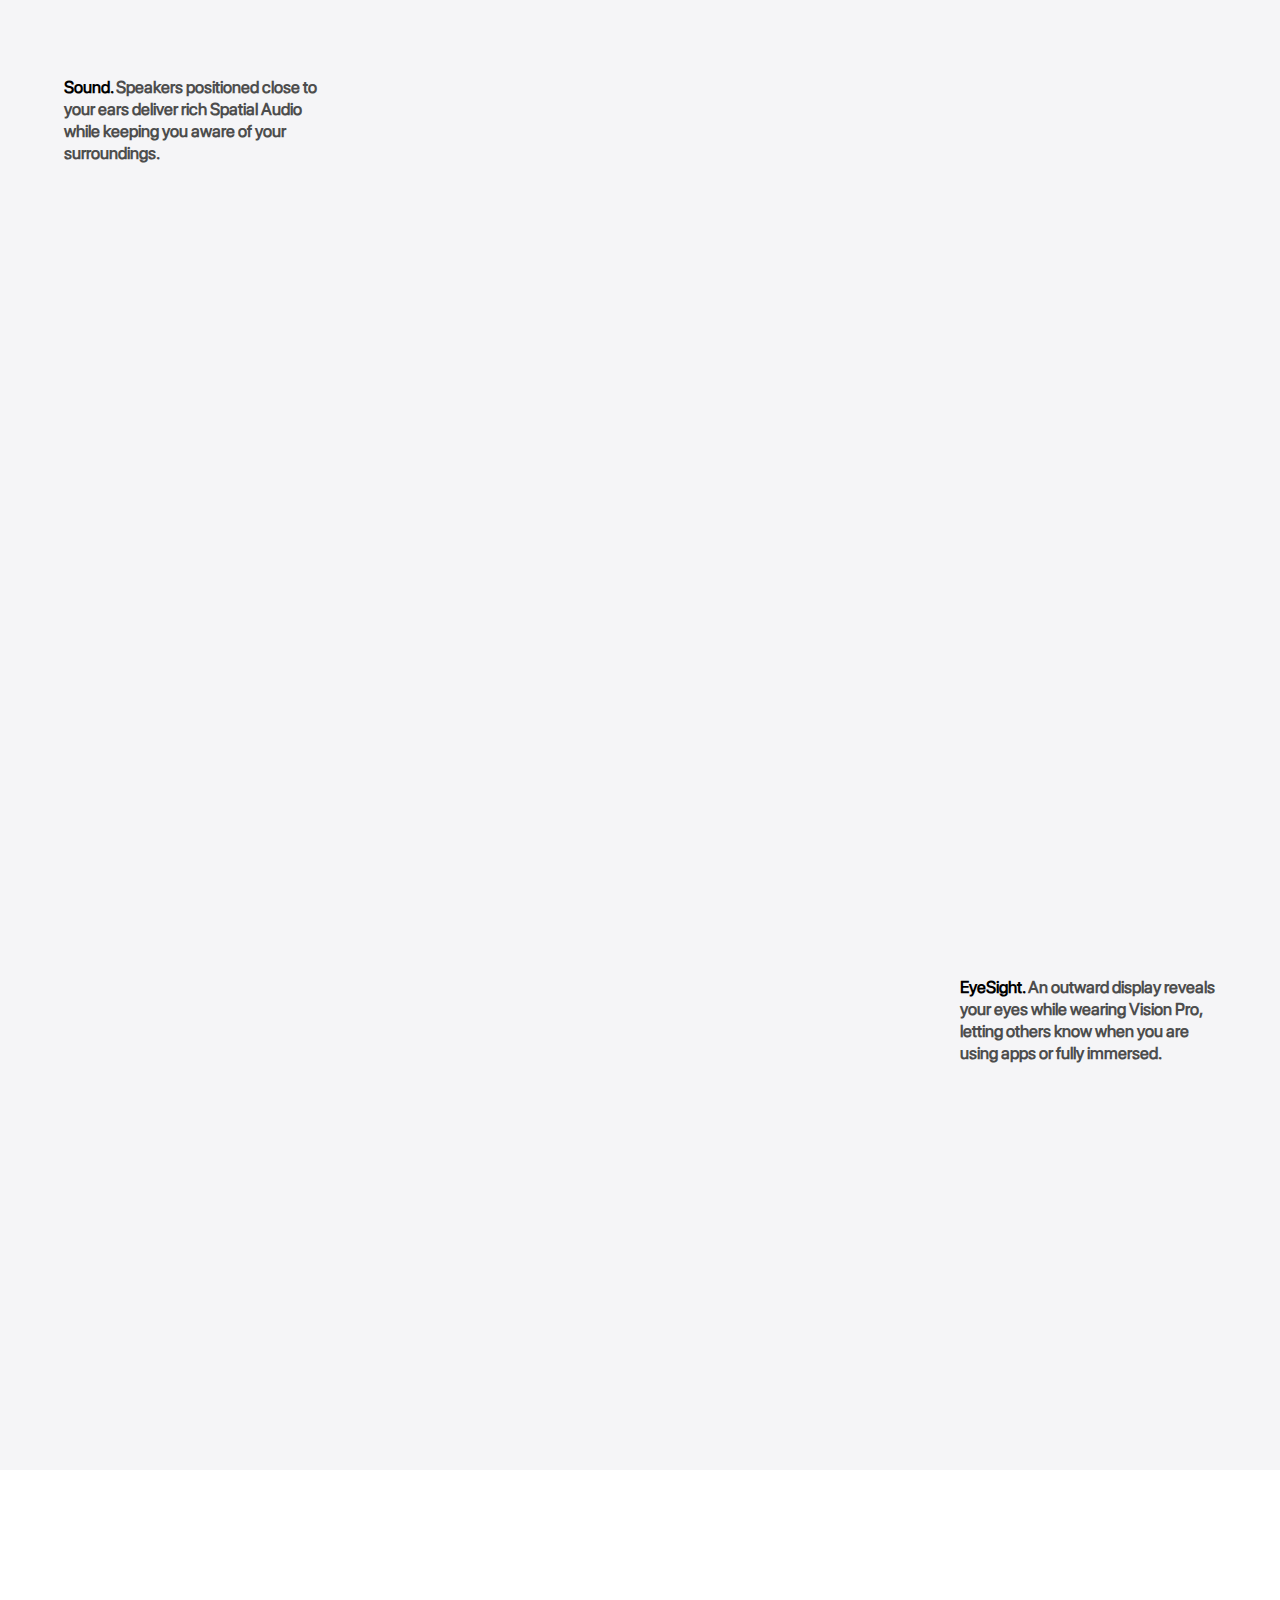
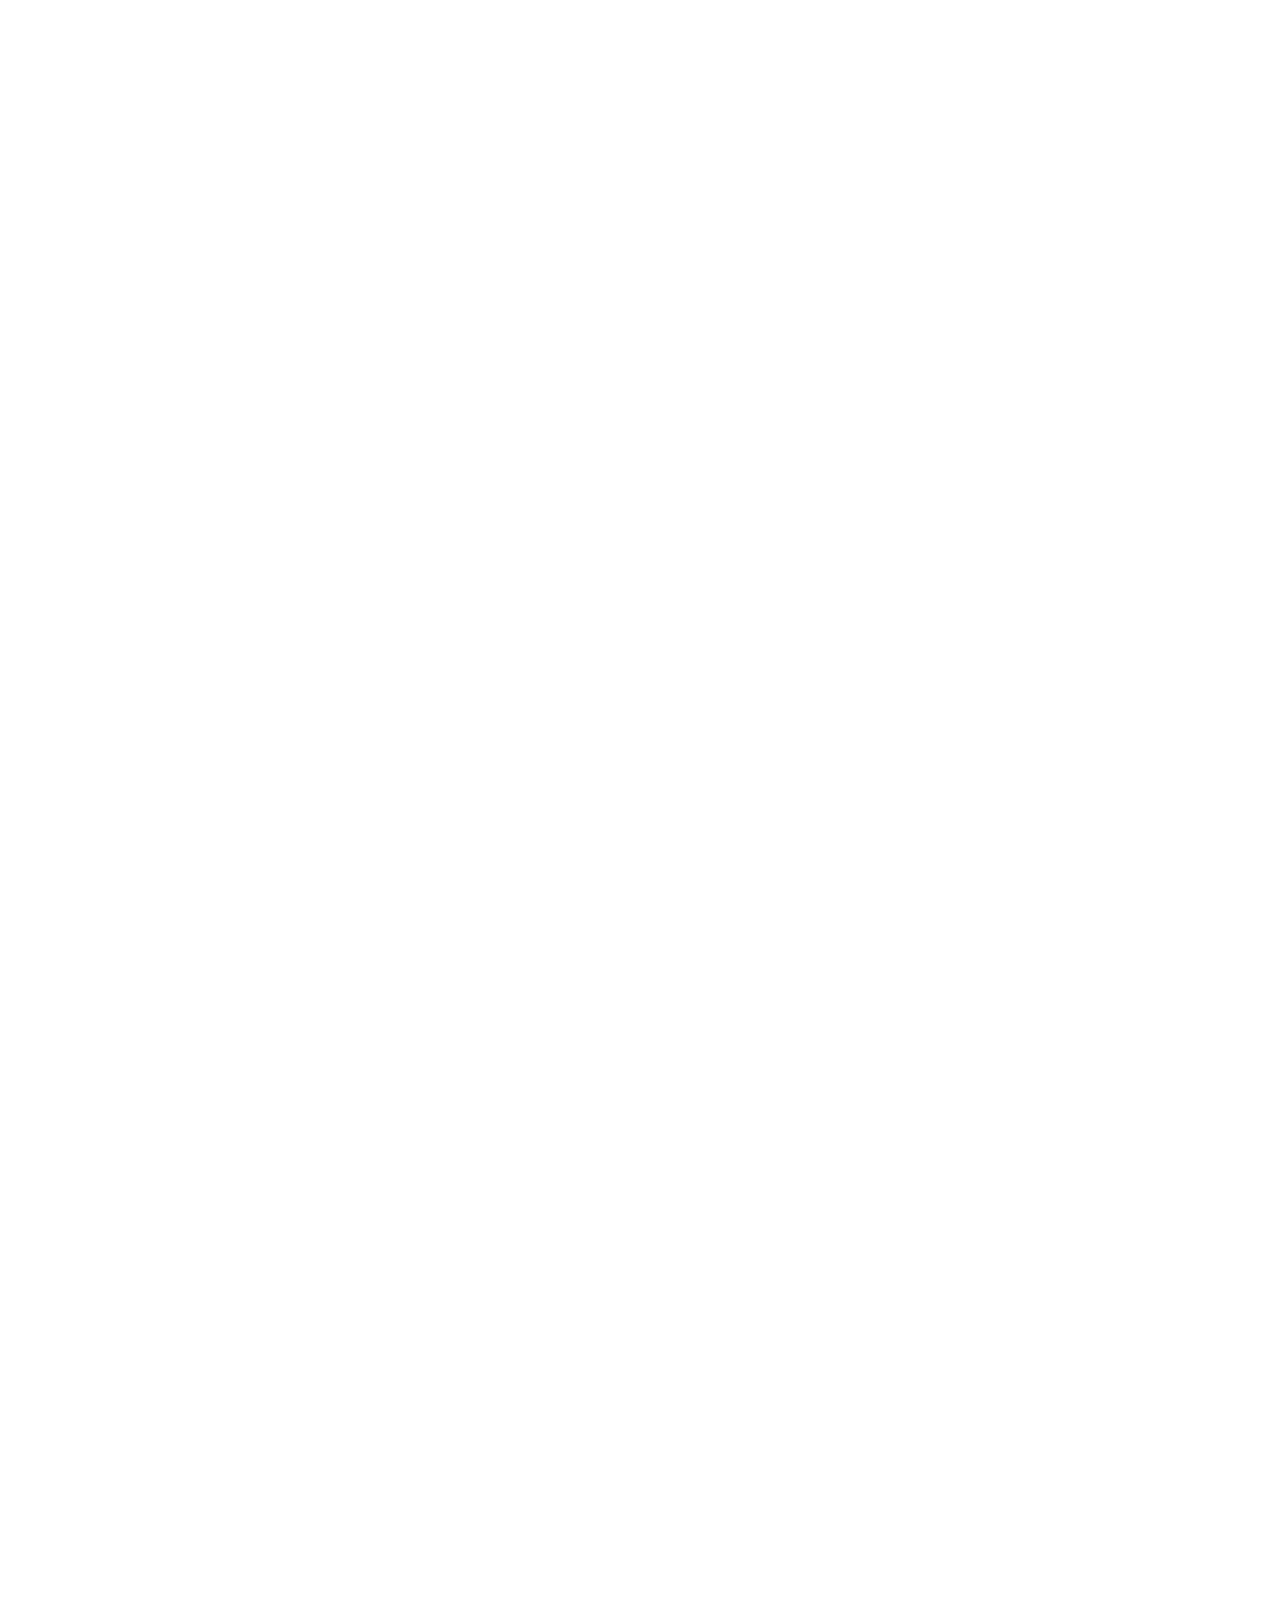
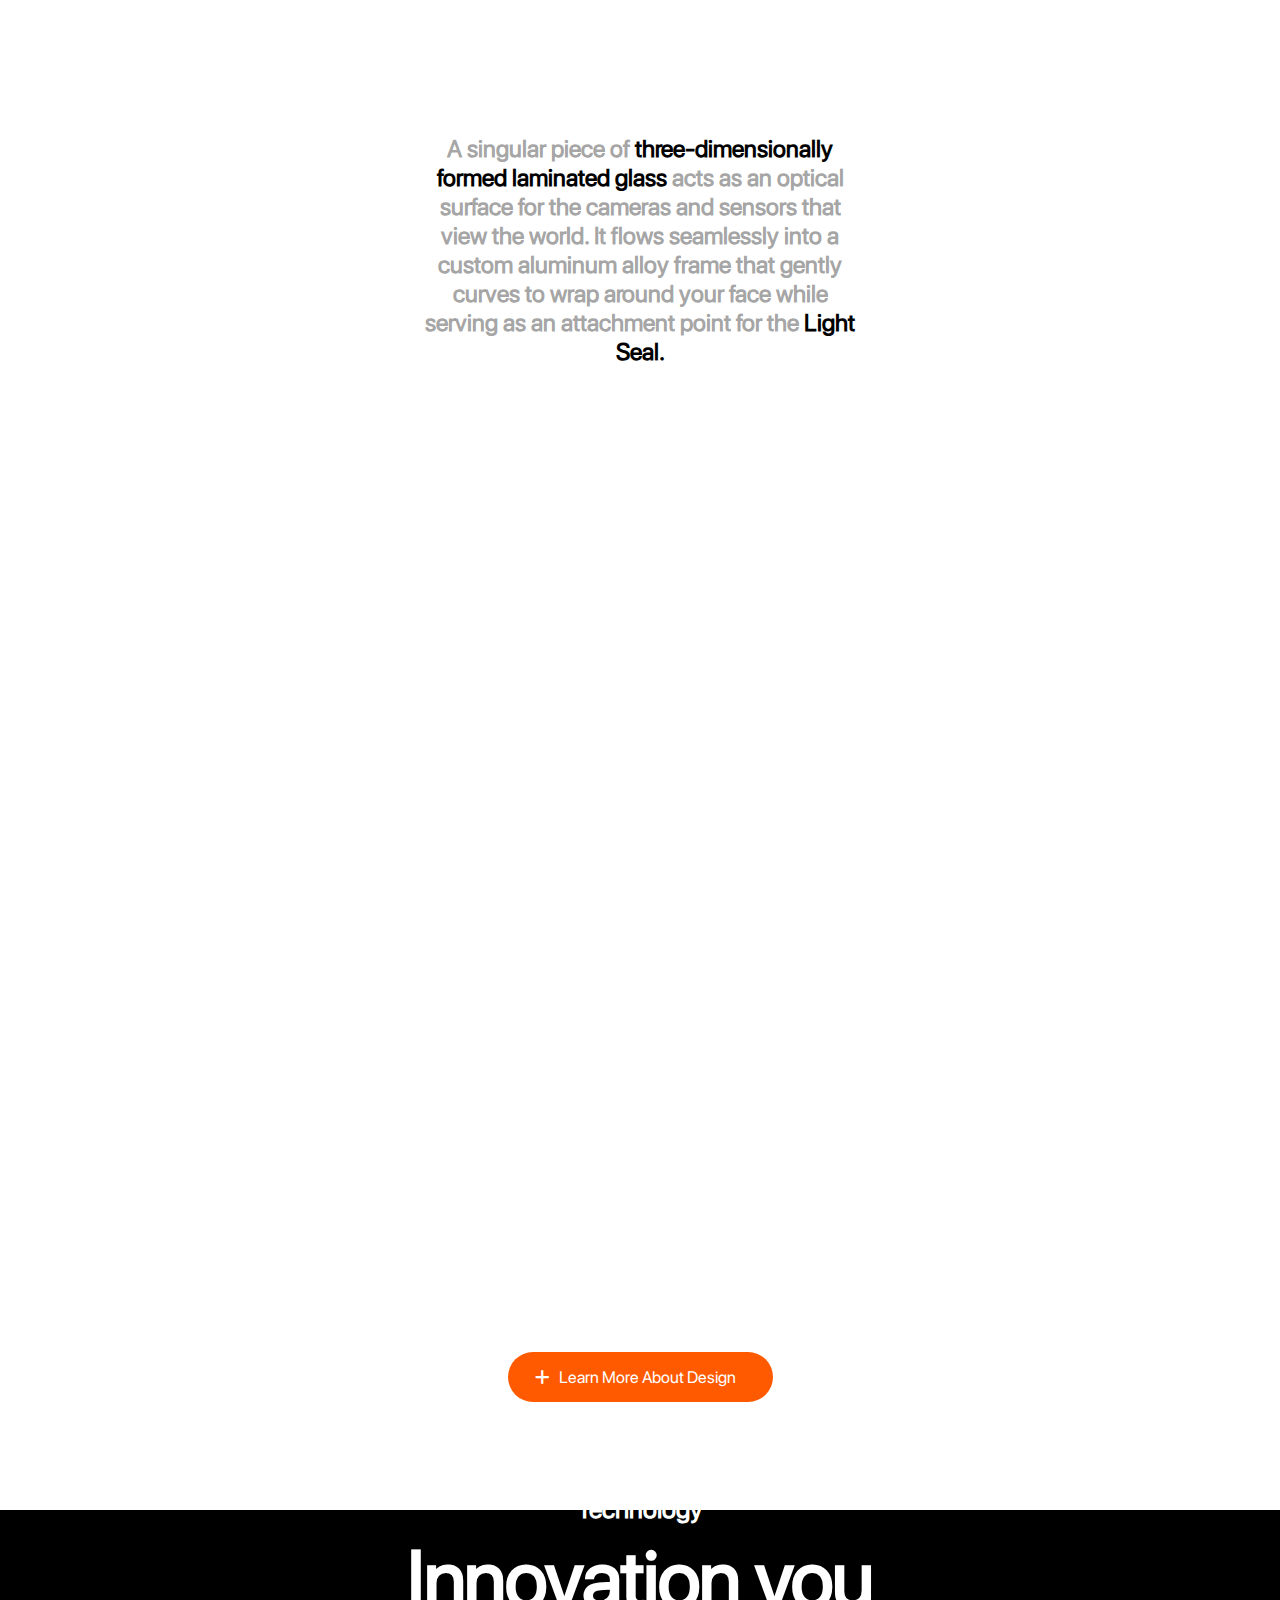
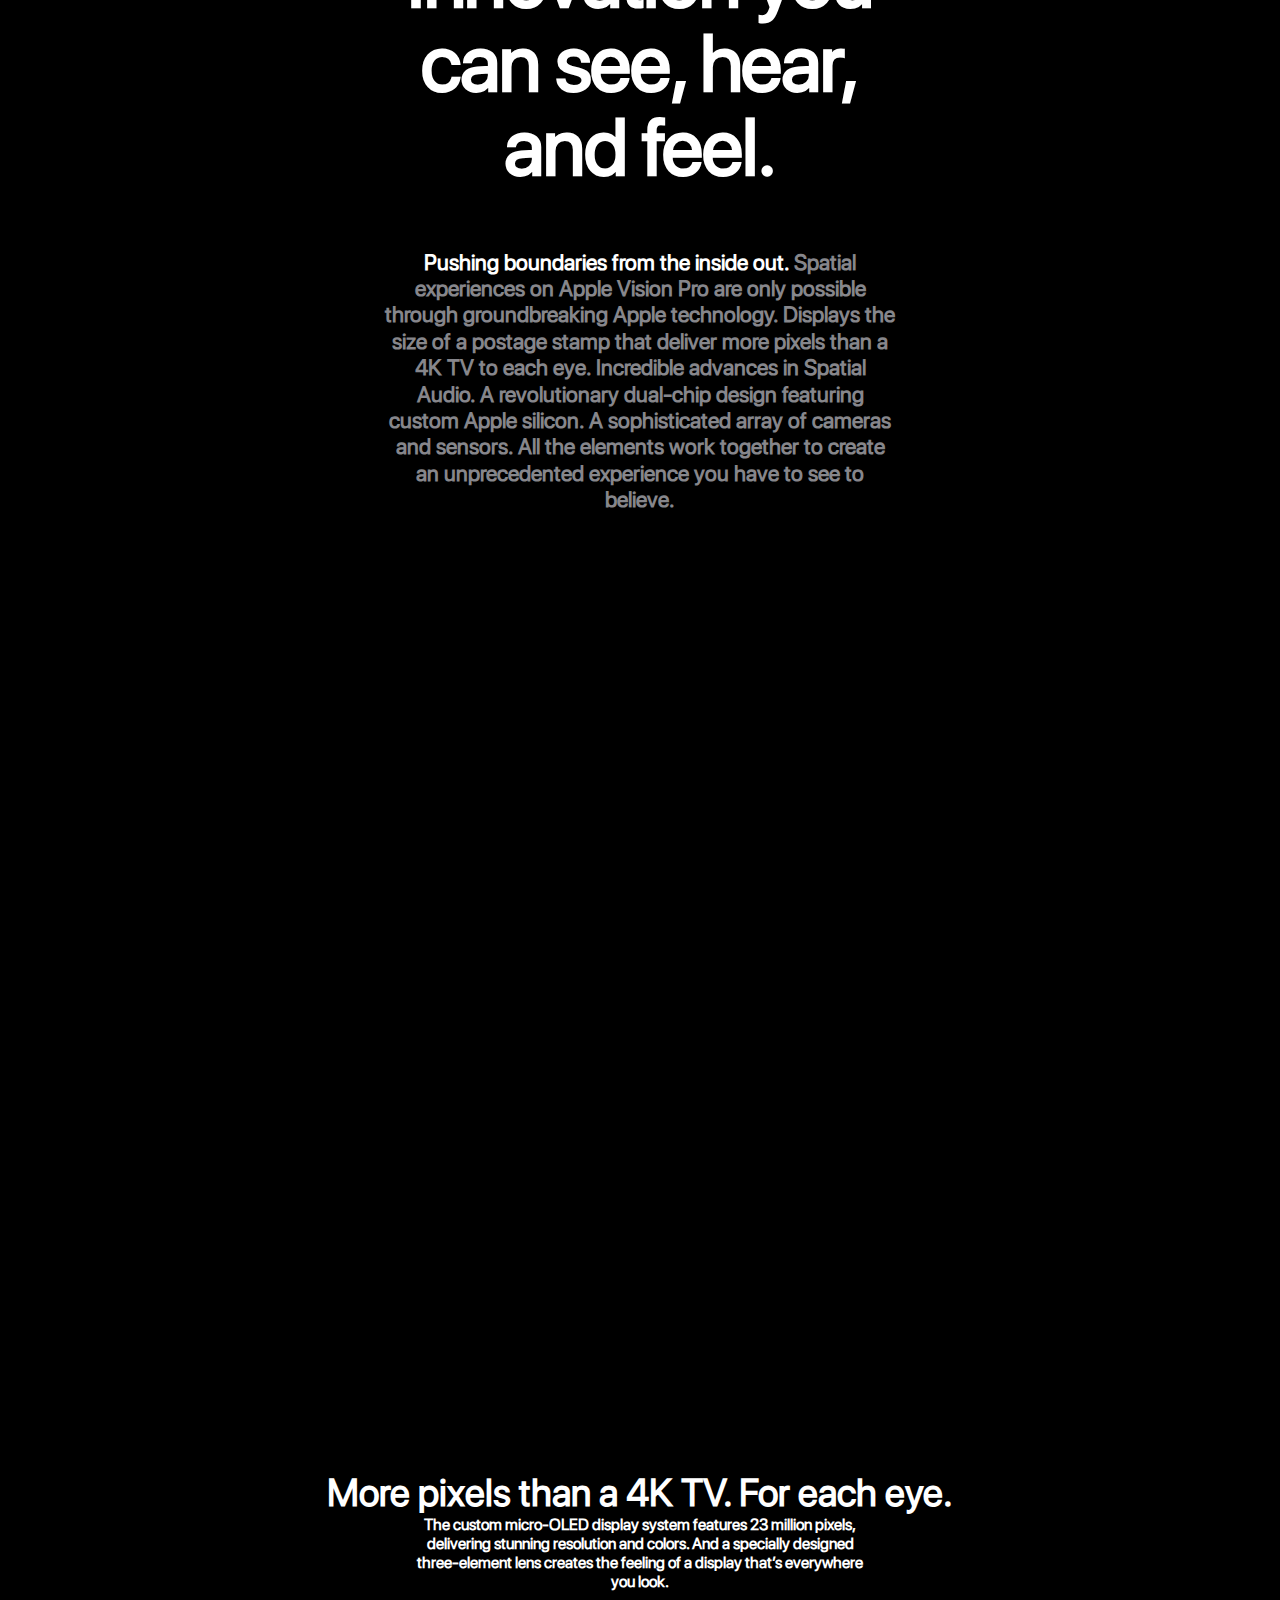
==== commit b1f6f055: "Canvas Added" ====
--- a/index.html
+++ b/index.html
@@ -148,7 +148,135 @@
         <div id="page7">
             <canvas></canvas>
         </div>
-        <div id="page10"></div>
+        <div id="page8">
+            <h1><span>Front.</span> A singular piece of three-dimensionally formed laminated glass flows into an
+                aluminum alloy frame that curves to wrap around your face.</h1>
+        </div>
+        <div id="page9">
+            <h1><span>Light Seal.</span> The Light Seal gently flexes to conform to your face, delivering a precise fit
+                while blocking out stray light.</h1>
+        </div>
+        <div id="page10">
+            <h1>
+                <span> Head Band. </span>The Head Band provides cushioning, breathability, and stretch. The Fit Dial
+                lets you adjust Vision Pro precisely to your head.
+            </h1>
+        </div>
+        <div id="page11">
+            <h1>
+                <span> Power. </span>The external battery supports up to 2 hours of use, and all‑day use when plugged
+                in.1
+            </h1>
+        </div>
+        <div id="page12">
+            <h1><span>Sound. </span>Speakers positioned close to your ears deliver rich Spatial Audio while keeping you
+                aware of your surroundings.</h1>
+        </div>
+        <div id="page13">
+            <h1>
+                <span>EyeSight.</span> An outward display reveals your eyes while wearing Vision Pro, letting others
+                know when you are using apps or fully immersed.
+            </h1>
+        </div>
+        <div id="page14">
+            <div class="left14"></div>
+            <div class="right14"></div>
+        </div>
+        <div id="page15">
+            <div id="center-page15">
+                <video
+                    src="https://www.apple.com//105/media/us/apple-vision-pro/2023/7e268c13-eb22-493d-a860-f0637bacb569/anim/glass/large_2x.mp4"
+                    autoplay loop muted></video>
+            </div>
+        </div>
+        <div id="page24">
+            <h2>A singular piece of <span>three-dimensionally formed laminated glass</span> acts as an optical surface
+                for the cameras and sensors that view the world. It flows seamlessly into a custom aluminum alloy frame
+                that gently curves to wrap around your face while serving as an attachment point for the <span>Light
+                    Seal.</span></h2>
+        </div>
+        <div id="page16">
+            <img src="https://www.apple.com/v/apple-vision-pro/f/images/overview/design/light_seal__fo87cv0zkcmm_large.jpg"
+                alt="">
+            <button class="pg3-btn"><i class="fa-solid fa-plus"></i> Learn more about design</button>
+        </div>
+        <div class="bg-warpper">
+            <div id="page25">
+                <div class="center-page25">
+                    <h5>Technology</h5>
+                    <h1>Innovation you can see, hear, and feel.</h1>
+                    <p><span>Pushing boundaries from the inside out.</span> Spatial experiences on Apple Vision Pro are only
+                            possible through groundbreaking Apple technology. Displays the size of a postage stamp that
+                            deliver more pixels than a 4K TV to each eye. Incredible advances in Spatial Audio. A
+                            revolutionary dual‑chip design featuring custom Apple silicon. A sophisticated array of
+                            cameras and sensors. All the elements work together to create an unprecedented experience
+                            you have to see to believe.</p>
+                </div>
+            </div>
+            <div id="page18">
+                <canvas></canvas>
+            </div>
+            <div id="page19">
+                <h1>More pixels than a 4K TV. For each eye.</h1>
+                <h5>The custom micro‑OLED display system features 23 million pixels, delivering stunning resolution and
+                    colors. And a specially designed three‑element lens creates the feeling of a display that’s
+                    everywhere
+                    you look.</h5>
+            </div>
+            <div id="page20">
+                <video
+                    src="https://www.apple.com/105/media/us/apple-vision-pro/2023/7e268c13-eb22-493d-a860-f0637bacb569/anim/spatial-audio/large.mp4"
+                    autoplay loop muted></video>
+                <div id="center-page20">
+                    <h1>Our most advanced <br> Spatial Audio system ever.</h1>
+                    <p>Dual-driver audio pods positioned next to each ear deliver personalized sound while letting you
+                        hear what’s around you. Ambient Spatial Audio makes sounds feel like they’re coming from your
+                        surroundings. And with audio raytracing, Vision Pro analyzes your room’s acoustic properties —
+                        including the physical materials — to adapt and match sound to your space.</p>
+                </div>
+
+            </div>
+            <div id="page21">
+                <img id="troff"
+                    src="https://www.apple.com/v/apple-vision-pro/f/images/overview/technology/features/eye_tracking_off__fx6m2dj3mlqq_large.jpg"
+                    alt="">
+                <img id="tron"
+                    src="https://www.apple.com/v/apple-vision-pro/f/images/overview/technology/features/eye_tracking_on__ln11reqs6mi6_large.jpg"
+                    alt="">
+            </div>
+            <div id="page22">
+                <img id="snroff"
+                    src="https://www.apple.com/v/apple-vision-pro/f/images/overview/technology/features/sensors_off__cfzcmow4c3f6_large.jpg"
+                    alt="">
+                <img id="snron"
+                    src="https://www.apple.com/v/apple-vision-pro/f/images/overview/technology/features/sensors_video__b8xghearfs76_large.jpg"
+                    alt="">
+            </div>
+            <div id="page23">
+                <img src="https://www.apple.com/v/apple-vision-pro/f/images/overview/technology/features/sensors_chips__s805s5o3gkii_large.jpg"
+                    alt="">
+            </div>
+        </div>
+        <div id="page27">
+            <div class="center-content">
+                <h5>Values</h5>
+                <h1>Designed to make a difference.</h1>
+                <p><span>Our values lead the way.</span> Apple Vision Pro was designed to help protect your privacy and keep you in control of your data. Its built‑in accessibility features are designed to work the way you do.</p>
+                <button><i class="fa-solid fa-plus"></i> Learn more about our values</button>
+            </div>
+        </div>
+        <div id="page28">
+            <div id="left">
+               <div class="lcontent">
+                <img src="https://www.apple.com/v/apple-vision-pro/f/images/overview/routers/ar_logo__bmtaba6ckk76_large.png" alt="">
+                <h1>Use AR to view Apple Vision Pro.</h1>
+                <h5>Open this page using Safari on your iPhone or iPad.</h5>    
+               </div>
+            </div>
+            <div id="right">
+                <img src="https://www.apple.com/v/apple-vision-pro/f/images/overview/routers/ar_tile__que64jqs2t2e_large.jpg" alt="">
+            </div>
+        </div>
     </main>
 
     <script src="https://cdn.jsdelivr.net/npm/locomotive-scroll@3.5.4/dist/locomotive-scroll.js"></script>
--- a/style.css
+++ b/style.css
@@ -43,7 +43,9 @@
     width: 100%;
     background-color: #fff;
 }
-
+.bg-warpper{
+    background-color: #000;
+}
 #page1 {
     position: relative;
     height: 100vh;
@@ -405,15 +407,6 @@
     font-size: 2vw;
     z-index: 2;
 }
-#page10{
-    background-color: #000;
-    width: 100%;
-    height: 100vh;
-    display: flex;
-    align-items: center;
-    justify-content: center;
-}
-
 #page5{
     display: flex;
     position: relative;
@@ -488,3 +481,536 @@
     color: #86868b;
     line-height: 29px;
 }
+
+#page7{
+    position: relative;
+    height: 100vh;
+    width: 100vw;
+    background-color: #f5f5f7;
+}
+
+#page7>canvas{
+    position: relative;
+    max-width: 100vw;
+    max-height: 100vh;
+    z-index: 99;
+}
+#page8{
+    position: relative;
+    height: 100vh;
+    width: 100vw;
+    background-color: #f5f5f7;
+
+}
+#page8>h1{
+    width: 20%;
+    top: 50%;
+    transform: translateY(-50%);
+    left: 5%;
+    font-size: 17px;
+    font-weight: 700;
+    color: #4d4d4d;
+    z-index: 99;
+    position: absolute;
+    line-height: 1.3;
+}
+#page8>h1>span{
+    color: #000;
+}
+#page9{
+    position: relative;
+    height: 100vh;
+    width: 100vw;
+    background-color: #f5f5f7;
+}
+#page9>h1{
+    width: 20%;
+    top: 50%;
+    transform: translateY(-50%);
+    right: 5%;
+    font-size: 17px;
+    font-weight: 700;
+    color: #4d4d4d;
+    z-index: 99;
+    position: absolute;
+    line-height: 1.3;
+}
+#page9>h1>span{
+    color: #000;
+}
+#page10{
+    position: relative;
+    height: 100vh;
+    width: 100vw;
+    background-color: #f5f5f7;
+
+}
+#page10>h1{
+    width: 20%;
+    top: 50%;
+    transform: translateY(-50%);
+    left: 5%;
+    font-size: 17px;
+    font-weight: 700;
+    color: #4d4d4d;
+    z-index: 99;
+    position: absolute;
+    line-height: 1.3;
+}
+#page10>h1>span{
+    color: #000;
+}
+#page11{
+    position: relative;
+    height: 100vh;
+    width: 100vw;
+    background-color: #f5f5f7;
+}
+#page11>h1{
+    width: 20%;
+    top: 50%;
+    transform: translateY(-50%);
+    right: 5%;
+    font-size: 17px;
+    font-weight: 700;
+    color: #4d4d4d;
+    z-index: 99;
+    position: absolute;
+    line-height: 1.3;
+}
+#page11>h1>span{
+    color: #000;
+}
+#page12{
+    position: relative;
+    height: 100vh;
+    width: 100vw;
+    background-color: #f5f5f7;
+
+}
+#page12>h1{
+    width: 20%;
+    top: 50%;
+    transform: translateY(-50%);
+    left: 5%;
+    font-size: 17px;
+    font-weight: 700;
+    color: #4d4d4d;
+    z-index: 99;
+    position: absolute;
+    line-height: 1.3;
+}
+#page12>h1>span{
+    color: #000;
+}
+#page13{
+    position: relative;
+    height: 100vh;
+    width: 100vw;
+    background-color: #f5f5f7;
+}
+#page13>h1{
+    width: 20%;
+    top: 50%;
+    transform: translateY(-50%);
+    right: 5%;
+    font-size: 17px;
+    font-weight: 700;
+    color: #4d4d4d;
+    z-index: 99;
+    position: absolute;
+    line-height: 1.3;
+}
+#page13>h1>span{
+    color: #000;
+}
+#page14{
+    margin-left: auto;
+    margin-right: auto;
+    display: flex;
+    flex-wrap: wrap;
+    align-items: center;
+    justify-content: space-around;
+    position: relative;
+    height: 100vh;
+    background-color: #fff;
+    width: 100%;
+    max-width: 1520px;
+}
+.left14{
+    height: 90%;
+    width: 48%;
+    position: relative;
+    background-image: url(https://www.apple.com/v/apple-vision-pro/f/images/overview/design/glass_top__k3b8lzqd1l2m_medium.jpg);
+    background-size: cover;
+}
+.right14{
+    height: 90%;
+    width: 48%;
+    position: relative;
+    background-image: url(https://www.apple.com/v/apple-vision-pro/f/images/overview/design/glass_side__gm4agomrwl2e_medium.jpg);
+    background-size: cover;
+}
+#page15{
+    margin-left: auto;
+    margin-right: auto;
+    display: flex;
+    flex-wrap: wrap;
+    align-items: center;
+    justify-content: center;
+    position: relative;
+    height: 100vh;
+    background-color: #fff;
+    width: 100%;
+    max-width: 1520px;
+}
+#center-page15{
+    height: 90%;
+    width: 97.8%;
+    position: relative;
+    overflow: hidden;
+}
+#center-page15>video{
+    height: 100%;
+    width: 100%;
+    object-fit: cover;
+}
+#page16{
+    position: relative;
+    height: 120vh;
+    width: 100vw;
+    display: flex;
+    align-items: center;
+    justify-content: center;
+    flex-direction: column;
+}
+#page24{
+    width: 100%;
+    height: 40vh;
+    display: flex;
+    justify-content: center;
+    align-items: center;
+    text-align: center;
+}
+#page24>h2{
+    position: absolute;
+    width: 35%;
+    color: #4343437d;
+    margin-top: 180px;
+    padding-bottom: 180px;
+    text-align: center;
+}
+#page24>h2>span{
+    color: #000;
+}
+#page16>img{
+    width: 60%;
+    position: absolute;
+    bottom: 0%;
+}
+#page16>button{
+    text-transform: capitalize;
+    padding: 10px 20px;
+    border: none;
+    background-color: #ff5a00;
+    color: #fff;
+    font-weight: 400;
+    border-radius: 50px;
+    font-size: 1.3vw;
+    margin-top: 1.5vw;
+    padding: 15px 37px 15px 27px;
+    cursor: pointer;
+    transition: all 0.3s ease;
+    position: absolute;
+    bottom: 10%;
+}
+#page16>button:hover{
+    background-color: #ff823d;
+    }
+#page17{
+    position: relative;
+    height: 100vh;
+    width: 100vw;
+    display: flex;
+    align-items: center;
+    justify-content: center;
+    flex-direction: column;
+    background-color: #000;
+    color: #fff;
+}
+#page17>h4{
+    font-size: 2vw;
+    font-weight: 500;
+    margin-bottom: 2vw;
+}
+#page17>h1{
+    font-size: 5vw;
+    line-height: 1;
+    font-weight: 500;
+    margin-bottom: 3vw;
+}
+#page17>p{
+    font-size: 1.5vw;
+    font-weight: 500;
+    margin-bottom: 2vw;
+    color: #ffffff7c;
+    width: 50%;
+    text-align: center;
+}
+#page17>p>span{
+    color: #fff;
+}
+
+
+#page18{
+    position: relative;
+    height: 100vh;
+    width: 100vw;
+    top: 0%;
+}
+#page18>canvas{
+    position: relative;
+    max-width: 100vw;
+    max-height: 100vw;
+}
+#page19{
+    display: flex;
+    align-items: center;
+    justify-content: center;
+    color: #fff;
+    position: relative;
+    height: 30vh;
+    width: 100vw;
+    background-color: #000;
+    flex-direction: column;
+    text-align: center;
+    font-size: 1.5vw;
+}
+#page19>h5{
+    width: 35%;
+}
+#page20{
+    position: relative;
+    height: 100vh;
+    width: 100vw;
+    background-color: #000;
+}
+#page20>video{
+    height: 100%;
+    width: 100%;
+    object-fit: cover;
+}
+#center-page20{
+    position: absolute;
+    height: 20%;
+    width: 20%;
+    bottom: 18%;
+    right: 5%;
+    color: #fff;
+}
+#center-page20>h1{
+    margin-bottom: 1.7vw;
+}
+#page21{
+    position: relative;
+    height: 100vh;
+    width: 100vw;
+    background-color: #000;
+}
+#page21>#troff{
+    top: 50%;
+    left: 50%;
+    transform: translate(-50%,-50%);
+    position: absolute;
+    width: 50%;
+    z-index: 9;
+}
+#page21>#tron{
+    top: 50%;
+    left: 50%;
+    transform: translate(-50%,-50%);
+    position: absolute;
+    width: 50%;
+}
+#page22{
+    position: relative;
+    height: 100vh;
+    width: 100vw;
+    background-color: #000;
+}
+#page22>#snroff{
+    top: 50%;
+    left: 50%;
+    transform: translate(-50%,-50%);
+    position: absolute;
+    width: 50%;
+    z-index: 9;
+}
+#page22>#snron{
+    top: 50%;
+    left: 50%;
+    transform: translate(-50%,-50%);
+    position: absolute;
+    width: 50%;
+}
+#page23{
+    position: relative;
+    height: 100vh;
+    width: 100vw;
+    background-color: #000;
+}
+#page23>img{
+    height: 100%;
+    width: 100%;
+    object-fit: cover;
+    opacity:0;
+    box-shadow: -1px 18px 53px 63px rgba(0,0,0,0.7);
+    scale: 0.7;
+}
+#page25{
+    width: 100%;
+    height: 65vh;
+    display: flex;
+    justify-content: center;
+    text-align: center;
+    align-items: center;
+}
+.center-page25{
+    color: #fff;
+    width: 40%;
+}
+.center-page25>h5{
+    font-size: 26px;
+}
+.center-page25>h1{
+    margin-top: 13px;
+    font-size: 80px;
+    line-height: 1.05;
+    font-weight: 700;
+    letter-spacing: -0.015em;
+}
+.center-page25>p{
+    color: #86868b;
+    font-size: 22px;
+    font-weight: 600;
+    margin-top: 60px;
+    line-height: 1.2;
+}
+.center-page25>p>span{
+    color: #fff;
+}
+#page27{
+    display: flex;
+    text-align: center;
+    justify-content: center;
+    align-items: center;
+    flex-direction: column;
+    width: 100%;
+    height: 100vh;
+}
+#page27>.center-content{
+    color: #000;
+    width: 40%;
+}
+#page27>.center-content>h5{
+    font-size: 26px;
+}
+#page27>.center-content>h1{
+    margin-top: 13px;
+    font-size: 80px;
+    line-height: 1.05;
+    font-weight: 700;
+    letter-spacing: -0.015em;
+}
+#page27>.center-content>p{
+    color: #86868b;
+    font-size: 22px;
+    font-weight: 600;
+    margin-top: 60px;
+    line-height: 1.2;
+}
+#page27>.center-content>p>span{
+    color: #000;
+}
+#page27>.center-content>button{
+    text-transform: capitalize;
+    padding: 10px 20px;
+    border: none;
+    background-color: #ff5a00;
+    color: #fff;
+    font-weight: 400;
+    border-radius: 50px;
+    font-size: 1.3vw;
+    margin-top: 1.5vw;
+    padding: 15px 37px 15px 27px;
+    cursor: pointer;
+    transition: all 0.3s ease;
+}
+#page27>.center-content>button:hover{
+    background-color: #ff823d;
+}#page28 {
+    display: flex;
+    justify-content: center;
+    align-items: center;
+    gap: 30px;
+    padding: 50px;
+    height: 100vh;
+    background-color: #f5f5f7;
+    box-sizing: border-box;
+}
+
+#page28>#left {
+    flex-basis: 50%; /* Left section takes 40% of the width */
+    text-align: center;
+    color: #1d1d1f;
+}
+.lcontent{
+    margin-left: 45%;
+    text-align: start;
+    width: 48%;
+}
+#page28>#left img {
+    width: 50px;
+}
+
+#page28>#left h1 {
+    font-size: 58px;
+    font-weight: bold;
+    margin: 20px 0;
+}
+
+#page28>#left h5 {
+    font-size: 25px;
+    color: #6e6e73;
+    font-weight: 600;
+}
+
+#page28>#right {
+    flex-basis: 50%; /* Right section takes 60% of the width */
+    display: flex;
+    justify-content: start;
+    align-items: center;
+}
+
+#page28>#right img {
+    max-width: 100%;
+    max-height: 80vh;
+    border-radius: 8px;
+    box-shadow: 0 4px 10px rgba(0, 0, 0, 0.1);
+}
+
+@media (max-width: 768px) {
+    #page28 {
+        flex-direction: column;
+        padding: 20px;
+    }
+
+    #page28>#left {
+        margin-bottom: 20px;
+        flex-basis: auto; /* Let it adjust to content size */
+    }
+
+    #page28>#right {
+        flex-basis: auto; /* Let it adjust to content size */
+    }
+}
